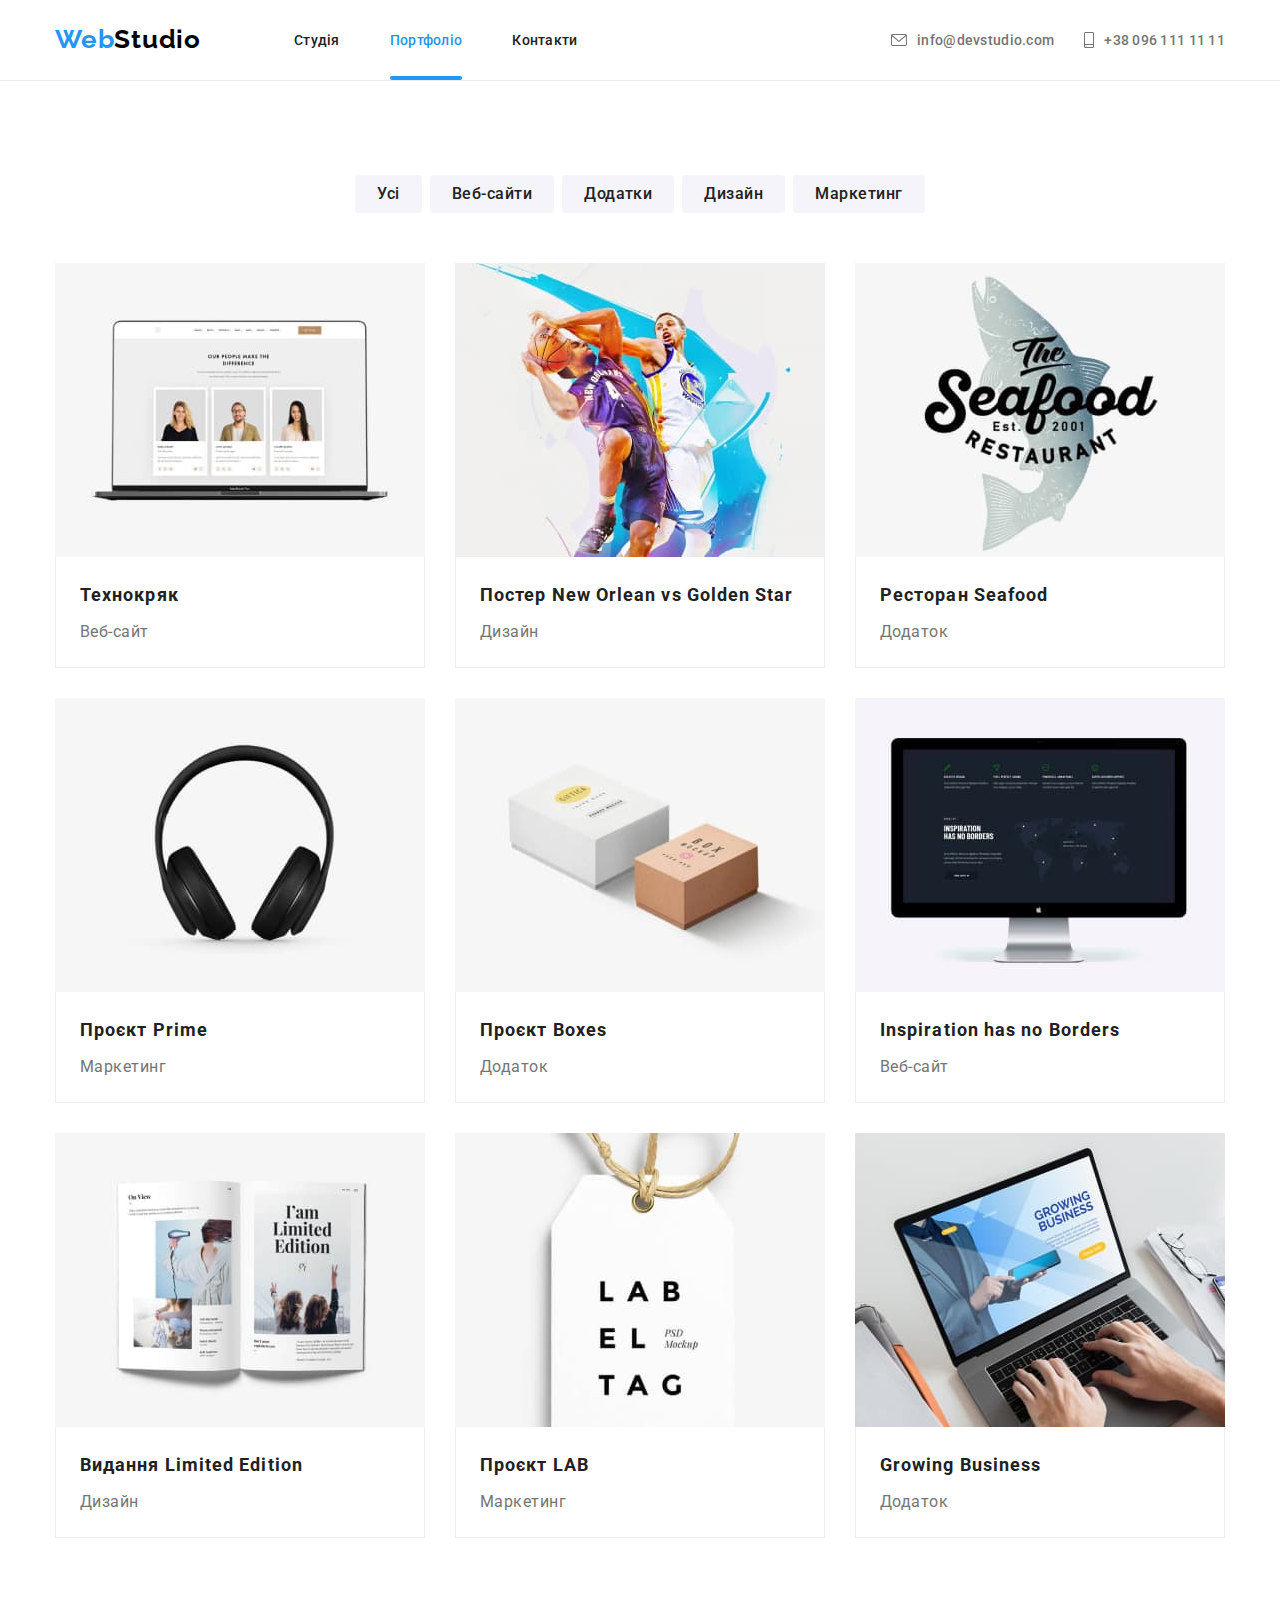
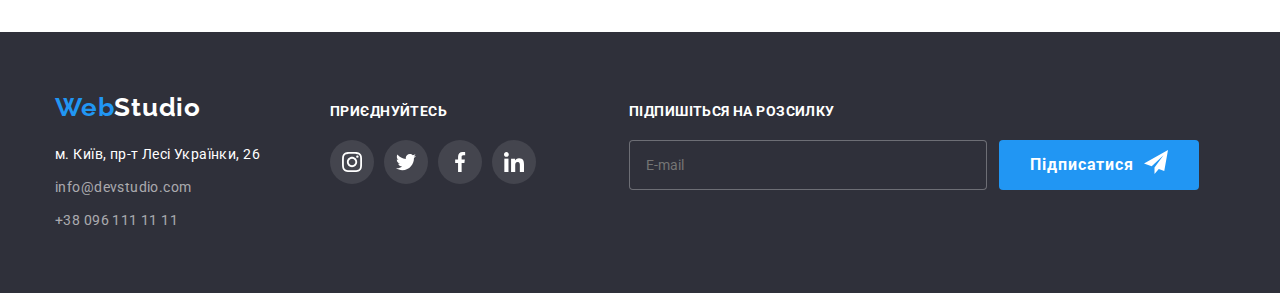
==== portfolio.html @ 2a5bc701 "added files" ====
<!DOCTYPE html>
<html lang="uk">
  <head>
    <meta charset="UTF-8" />
    <meta http-equiv="X-UA-Compatible" content="IE=edge" />
    <meta name="viewport" content="width=device-width, initial-scale=1.0" />
    <title>Portfolio</title>
    <link rel="preconnect" href="https://fonts.googleapis.com" />
    <link rel="preconnect" href="https://fonts.gstatic.com" crossorigin />
    <link
      href="https://fonts.googleapis.com/css2?family=Raleway:wght@700&family=Roboto:wght@400;500;700;900&display=swap"
      rel="stylesheet" />
    <link
      rel="stylesheet"
      href="https://cdn.jsdelivr.net/npm/modern-normalize@1.1.0/modern-normalize.min.css" />
    <!-- <link rel="stylesheet" href="./css/styles.css" /> -->
    <link rel="stylesheet" href="./css/main.min.css" />
  </head>
  <body>
    <header class="page-header">
      <div class="container page-header-container">
        <nav class="page-navigation">
          <a class="logo link page-navigation__logo" href="./index.html">
            <span class="logo__first-part-logo">Web</span
            ><span class="logo__second-part-logo">Studio </span>
          </a>
          <ul class="menu list">
            <li>
              <a class="menu__link link" href="./index.html">Студія</a>
            </li>
            <li>
              <a class="menu__link link current" href="./portfolio.html"
                >Портфоліо</a
              >
            </li>
            <li>
              <a class="menu__link link" href="#">Контакти</a>
            </li>
          </ul>
        </nav>
        <ul class="contact list">
          <li>
            <a
              class="contact-mail link"
              href="mailto:info@devstudio.com"
              target="_blank"
              rel="noopener noreferrer nofollow">
              <svg class="contact-mail__icon" width="16" height="12">
                <use href="./images/sprite.svg#icon-envelope"></use>
              </svg>

              info@devstudio.com
            </a>
          </li>
          <li>
            <a
              class="contact-tel link"
              href="tel:+380961111111"
              target="_blank"
              rel="noopener noreferrer nofollow">
              <svg class="contact-tel__icon" width="10" height="16">
                <use href="./images/sprite.svg#icon-smartphone"></use>
              </svg>

              +38 096 111 11 11
            </a>
          </li>
        </ul>
      </div>
    </header>
    <main>
      <section class="portfolio section">
        <div class="container">
          <h1 class="visually-hidden">Portfolio</h1>

          <ul class="filter-items list">
            <li>
              <button class="filter-open-btn" type="button">Усі</button>
            </li>
            <li>
              <button class="filter-open-btn" type="button">Веб-сайти</button>
            </li>
            <li>
              <button class="filter-open-btn" type="button">Додатки</button>
            </li>
            <li>
              <button class="filter-open-btn" type="button">Дизайн</button>
            </li>
            <li>
              <button class="filter-open-btn" type="button">Маркетинг</button>
            </li>
          </ul>

          <ul class="project-list list">
            <li class="project-item">
              <a class="project-item-link link" href="">
                <div class="project-card">
                  <img
                    src="./images/website.jpg"
                    alt="Веб-сайт"
                    width="370"
                    height="294" />
                  <p class="project-item-overlay">
                    Ресурс пропонує комплексні пропозиції з різним рівнем
                    функціоналу та сервісів. Все це дозволить відвідувачу
                    отримати вичерпні відомості про компанію чи приватну особу.
                  </p>
                </div>
                <div class="project-item-descr">
                  <h2 class="project-title">Технокряк</h2>
                  <p class="project-descr">Веб-сайт</p>
                </div>
              </a>
            </li>

            <li class="project-item">
              <a class="project-item-link link" href="">
                <div class="project-card">
                  <img
                    src="./images/poster.jpg"
                    alt="Постер"
                    width="370"
                    height="294" />
                  <p class="project-item-overlay">
                    Ресурс пропонує комплексні пропозиції з різним рівнем
                    функціоналу та сервісів. Все це дозволить відвідувачу
                    отримати вичерпні відомості про компанію чи приватну особу.
                  </p>
                </div>
                <div class="project-item-descr">
                  <h2 class="project-title">
                    Постер New Orlean vs Golden Star
                  </h2>
                  <p class="project-descr">Дизайн</p>
                </div>
              </a>
            </li>

            <li class="project-item">
              <a class="project-item-link link" href="">
                <div class="project-card">
                  <img
                    src="./images/rest.jpg"
                    alt="Додаток для ресторану"
                    width="370"
                    height="294" />
                  <p class="project-item-overlay">
                    Ресурс пропонує комплексні пропозиції з різним рівнем
                    функціоналу та сервісів. Все це дозволить відвідувачу
                    отримати вичерпні відомості про компанію чи приватну особу.
                  </p>
                </div>
                <div class="project-item-descr">
                  <h2 class="project-title">Ресторан Seafood</h2>
                  <p class="project-descr">Додаток</p>
                </div>
              </a>
            </li>

            <li class="project-item">
              <a class="project-item-link link" href="">
                <div class="project-card">
                  <img
                    src="./images/earphones.jpg"
                    alt="Навушники"
                    width="370"
                    height="294" />
                  <p class="project-item-overlay">
                    Ресурс пропонує комплексні пропозиції з різним рівнем
                    функціоналу та сервісів. Все це дозволить відвідувачу
                    отримати вичерпні відомості про компанію чи приватну особу.
                  </p>
                </div>
                <div class="project-item-descr">
                  <h2 class="project-title">Проєкт Prime</h2>
                  <p class="project-descr">Маркетинг</p>
                </div>
              </a>
            </li>

            <li class="project-item">
              <a class="project-item-link link" href="">
                <div class="project-card">
                  <img
                    src="./images/boxes.jpg"
                    alt="Додаток Коробки"
                    width="370"
                    height="294" />
                  <p class="project-item-overlay">
                    Ресурс пропонує комплексні пропозиції з різним рівнем
                    функціоналу та сервісів. Все це дозволить відвідувачу
                    отримати вичерпні відомості про компанію чи приватну особу.
                  </p>
                </div>
                <div class="project-item-descr">
                  <h2 class="project-title">Проєкт Boxes</h2>
                  <p class="project-descr">Додаток</p>
                </div>
              </a>
            </li>

            <li class="project-item">
              <a class="project-item-link link" href="">
                <div class="project-card">
                  <img
                    src="./images/monoblok.jpg"
                    alt="Моноблок"
                    width="370"
                    height="294" />
                  <p class="project-item-overlay">
                    Ресурс пропонує комплексні пропозиції з різним рівнем
                    функціоналу та сервісів. Все це дозволить відвідувачу
                    отримати вичерпні відомості про компанію чи приватну особу.
                  </p>
                </div>
                <div class="project-item-descr">
                  <h2 class="project-title">Inspiration has no Borders</h2>
                  <p class="project-descr">Веб-сайт</p>
                </div>
              </a>
            </li>

            <li class="project-item">
              <a class="project-item-link link" href="">
                <div class="project-card">
                  <img
                    src="./images/book.jpg"
                    alt="Книга"
                    width="370"
                    height="294" />
                  <p class="project-item-overlay">
                    Ресурс пропонує комплексні пропозиції з різним рівнем
                    функціоналу та сервісів. Все це дозволить відвідувачу
                    отримати вичерпні відомості про компанію чи приватну особу.
                  </p>
                </div>
                <div class="project-item-descr">
                  <h2 class="project-title">Видання Limited Edition</h2>
                  <p class="project-descr">Дизайн</p>
                </div>
              </a>
            </li>

            <li class="project-item">
              <a class="project-item-link link" href="">
                <div class="project-card">
                  <img
                    src="./images/lab.jpg"
                    alt="Проєкт LAB"
                    width="370"
                    height="294" />
                  <p class="project-item-overlay">
                    Ресурс пропонує комплексні пропозиції з різним рівнем
                    функціоналу та сервісів. Все це дозволить відвідувачу
                    отримати вичерпні відомості про компанію чи приватну особу.
                  </p>
                </div>
                <div class="project-item-descr">
                  <h2 class="project-title">Проєкт LAB</h2>
                  <p class="project-descr">Маркетинг</p>
                </div>
              </a>
            </li>

            <li class="project-item">
              <a class="project-item-link link" href="">
                <div class="project-card">
                  <img
                    src="./images/notebook.jpg"
                    alt="Ноутбук"
                    width="370"
                    height="294" />
                  <p class="project-item-overlay">
                    Ресурс пропонує комплексні пропозиції з різним рівнем
                    функціоналу та сервісів. Все це дозволить відвідувачу
                    отримати вичерпні відомості про компанію чи приватну особу.
                  </p>
                </div>
                <div class="project-item-descr">
                  <h2 class="project-title">Growing Business</h2>
                  <p class="project-descr">Додаток</p>
                </div>
              </a>
            </li>
          </ul>
        </div>
      </section>
    </main>
    <footer class="footer-section">
      <div class="container">
        <div class="address-container">
          <div>
            <a class="project-item-link link" href="./index.html">
              <span class="logo__first-part-logo">Web</span
              ><span class="footer-section__logo">Studio </span>
            </a>
            <address class="address-section">
              <ul class="footer-list list">
                <li class="footer-list__item">
                  <a
                    class="footer-list__address link"
                    href="https://goo.gl/maps/guukoqneZC2maSvj9"
                    target="_blank"
                    rel="noopener noreferrer nofollow"
                    >м. Київ, пр-т Лесі Українки, 26</a
                  >
                </li>
                <li class="footer-list__item">
                  <a
                    class="footer-list__email link"
                    href="mailto:info@devstudio.com"
                    target="_blank"
                    rel="noopener noreferrer nofollow"
                    >info@devstudio.com</a
                  >
                </li>
                <li class="footer-list__item">
                  <a
                    class="footer-list__tel link"
                    href="tel:+380961111111"
                    target="_blank"
                    rel="noopener noreferrer nofollow"
                    >+38 096 111 11 11</a
                  >
                </li>
              </ul>
            </address>
          </div>
          <div class="footer-social-links">
            <strong class="footer-social-links__title">приєднуйтесь</strong>
            <ul class="footer-social-list list">
              <li class="footer-social-list__item">
                <a href="" class="footer-social-list__link">
                  <svg
                    lang="en"
                    aria-label="instagram icon"
                    class="footer-social-list__icon">
                    <use href="./images/sprite.svg#icon-instagram-footer"></use>
                  </svg>
                </a>
              </li>
              <li class="footer-social-list__item">
                <a href="" class="footer-social-list__link">
                  <svg
                    lang="en"
                    aria-label="twitter icon"
                    class="footer-social-list__icon">
                    <use href="./images/sprite.svg#icon-twitter-footer"></use>
                  </svg>
                </a>
              </li>
              <li class="footer-social-list__item">
                <a href="" class="footer-social-list__link">
                  <svg
                    lang="en"
                    aria-label="facebook icon"
                    class="footer-social-list__icon">
                    <use href="./images/sprite.svg#icon-facebook-footer"></use>
                  </svg>
                </a>
              </li>
              <li class="footer-social-list__item">
                <a href="" class="footer-social-list__link">
                  <svg
                    lang="en"
                    aria-label="linkedin icon"
                    class="footer-social-list__icon">
                    <use href="./images/sprite.svg#icon-linkedin-footer"></use>
                  </svg>
                </a>
              </li>
            </ul>
          </div>
          <form class="subscribe-form">
            <div class="subscribe-section">
              <strong class="subscribe-form__title"
                >Підпишіться на розсилку</strong
              >
              <span class="subscribe-form__field">
                <label class="subscribe-form__label"></label>

                <input
                  type="email"
                  name="user-email"
                  placeholder="E-mail"
                  class="subscribe-form__input"
                  required />

                <button type="submit" class="subscribe-btn">
                  Підписатися
                  <svg
                    class="subscribe-submit-btn__icon"
                    width="24"
                    height="24">
                    <use href="./images/sprite.svg#icon-send"></use>
                  </svg>
                </button>
              </span>
            </div>
          </form>
        </div>
      </div>
    </footer>
  </body>
</html>
---- css/styles.css ----
:root {
  --accent-color: #2196f3;
  --primary-font: 'Roboto', sans-serif;
  --secondary-font: 'Raleway', sans-serif;
  --primary-text-color: #212121;
  --secondary-text-color: #757575;
  --main-color: #fff;
  --logo-color: #000;
  --background-active-btn: #188ce8;
  --footer-contacts-text: rgba(255, 255, 255, 0.6);
  --secondary-background-color: #2f303a;
  --team-section-bgc: #f5f4fa;
  --boder-color: #eeeeee;
  --card-gap: 30px;
  --hero-bcg-color: #c4c4c4;
  --social-icon-color-team: #afb1b8;
  --transition-dur-and-func: 250ms cubic-bezier(0.4, 0, 0.2, 1);
}

h1,
h2,
h3,
h4,
p {
  margin-top: 0;
  margin-bottom: 0;
}

ul,
ol {
  margin-top: 0;
  margin-bottom: 0;
  padding-left: 0;
}

address {
  font-style: normal;
}

.link {
  text-decoration: none;
}
.list {
  list-style: none;
}
img {
  display: block;
  max-width: 100%;
  height: auto;
}
button {
  cursor: pointer;
}
body {
  font-family: var(--primary-font);
  font-size: 14px;
  line-height: 1.19;
  letter-spacing: 0.03em;

  color: var(--primary-text-color);
  background-color: var(--main-color);
}

.container {
  width: 1200px;
  margin-left: auto;
  margin-right: auto;
  padding-left: 15px;
  padding-right: 15px;
}

.section {
  padding-top: 94px;
  padding-bottom: 94px;
}

.visually-hidden {
  position: absolute;
  white-space: nowrap;
  width: 1px;
  height: 1px;
  overflow: hidden;
  border: 0;
  padding: 0;
  clip: rect(0 0 0 0);
  clip-path: inset(50%);
  margin: -1px;
}

/* Logo */

.start-logo,
.end-logo,
.footer-logo {
  font-family: var(--secondary-font);
  font-weight: 700;
  font-size: 26px;
  letter-spacing: 0.03em;
  color: var(--accent-color);
}
.end-logo {
  color: var(--logo-color);
}

.footer-logo {
  color: var(--main-color);
}

.logo {
  padding-top: 24px;
  padding-bottom: 25px;
  margin-right: 93px;
}

/* Menu */

.page-navigation {
  display: flex;
  align-items: center;
}

.menu {
  display: flex;
  column-gap: 50px;
}

.menu .link.current {
  color: var(--accent-color);
}

.menu-link {
  font-weight: 500;
  line-height: 1.14;
  letter-spacing: 0.02em;
  color: var(--primary-text-color);
  padding-top: 32px;
  padding-bottom: 32px;
  transition: color var(--transition-dur-and-func);
  position: relative;
}
.menu-link:hover,
.menu-link:focus {
  color: var(--accent-color);
}

.current::after {
  content: '';
  position: absolute;
  bottom: 0;
  left: 0;
  width: 100%;
  height: 4px;
  border-radius: 2px;
  background-color: var(--accent-color);
}
/* Header contacts */

.page-header {
  border-bottom: 1px solid #ececec;
}

.page-header-container {
  display: flex;
  align-items: center;
}

.contact-mail,
.contact-phone-number {
  display: flex;
  align-items: center;
  font-weight: 500;
  line-height: 1.14;
  letter-spacing: 0.02em;
  color: var(--secondary-text-color);
  padding-top: 32px;
  padding-bottom: 32px;
  fill: currentColor;
  transition: color var(--transition-dur-and-func);
}
.contact-mail:hover,
.contact-mail:focus {
  color: var(--accent-color);
}

.contact-phone-number:hover,
.contact-phone-number:focus {
  color: var(--accent-color);
}

.contact {
  display: flex;
  margin-left: auto;
  column-gap: 30px;
}

.contact-mail-icon {
  margin-right: 10px;
  fill: var(--secondary-text-color);
  transition: fill var(--transition-dur-and-func);
}

.contact-mail:hover .contact-mail-icon,
.contact-mail:focus .contact-mail-icon {
  fill: var(--accent-color);
}
.contact-phone-icon {
  margin-right: 10px;
  fill: var(--secondary-text-color);
  transition: fill var(--transition-dur-and-func);
}

.contact-phone-number:hover .contact-phone-icon,
.contact-phone-number:focus .contact-phone-icon {
  fill: var(--accent-color);
}

/* Hero */

.hero-section {
  padding-bottom: 200px;
  padding-top: 200px;
  text-align: center;
  background-color: var(--secondary-background-color);
}

.hero-overlay {
  max-width: 1600px;
  min-height: 600px;
  margin-left: auto;
  margin-right: auto;
  background-color: var(--hero-bcg-color);
  background-image: linear-gradient(rgba(47, 48, 58, 0.4), rgba(47, 48, 58, 0.4)),
    url(../images/heroimg.jpg);
  background-size: cover;
  background-position: center;
}
.hero-title {
  font-weight: 900;
  font-size: 44px;
  line-height: 1.36;
  text-align: center;
  letter-spacing: 0.06em;
  text-transform: uppercase;
  color: var(--main-color);
  width: 696px;
  margin-left: auto;
  margin-right: auto;
  margin-bottom: 30px;
}

/* Button */

.modal-open-btn {
  font-weight: 700;
  font-size: 16px;
  line-height: 1.88;
  letter-spacing: 0.06em;
  color: var(--main-color);
  background: var(--accent-color);
  border: none;
  border-radius: 4px;
  padding: 10px 32px;
  transition: background-color var(--transition-dur-and-func),
    box-shadow var(--transition-dur-and-func);
}
.modal-open-btn:hover,
.modal-open-btn:focus {
  background-color: var(--background-active-btn);
  box-shadow: 0px 4px 4px rgba(0, 0, 0, 0.15);
}

/* Features */

.advantages-section {
  padding-top: 94px;
}
.features {
  display: flex;
  gap: 30px;
}

.feature-item {
  flex-basis: calc((100%-90px) / 4);
}
.feature-title {
  font-weight: 700;
  font-size: 14px;
  line-height: 1.14;
  text-transform: uppercase;
  margin-bottom: 10px;
}

.feature-descr {
  line-height: 1.71;
  color: var(--secondary-text-color);
}

.feature-card {
  display: flex;
  justify-content: center;
  align-items: center;
  height: 120px;
  background-color: var(--team-section-bgc);
  margin-bottom: 30px;
  border-radius: 4px;
  transition: box-shadow var(--transition-dur-and-func);
}

.feature-card:hover,
.feature-card:focus {
  box-shadow: 0px 4px 4px rgba(0, 0, 0, 0.25);
}

/* About */

.about-section {
  padding-top: 94px;
}

.boxes {
  display: flex;
  gap: 30px;
}

.box-item {
  flex-basis: calc((100%-60px) / 3);
  position: relative;
  overflow: hidden;
  z-index: 100;
}

.about-item-overlay {
  display: flex;
  align-items: center;
  justify-content: center;
  position: absolute;
  font-family: var(--primary-font);
  font-weight: 700;
  line-height: 1.14;
  color: var(--main-color);
  text-transform: uppercase;
  background-color: rgba(47, 48, 58, 0.8);
  box-shadow: 0px 4px 4px rgba(0, 0, 0, 0.25);
  width: 370px;
  height: 70px;
  bottom: 0;
  right: 0;
}
/* Team */

.team {
  display: flex;
  gap: 30px;
}

.team-section {
  background-color: var(--team-section-bgc);
}

.section-title {
  font-weight: 700;
  font-size: 36px;
  line-height: 1.17;
  letter-spacing: 0.03em;
  margin-bottom: 50px;
  text-align: center;
}

.team-card-title {
  font-weight: 500;
  font-size: 16px;
  letter-spacing: 0.03em;
  margin-bottom: 10px;
  text-align: center;
}
.team-card-descr {
  font-size: 16px;
  letter-spacing: 0.03em;
  color: var(--secondary-text-color);
  text-align: center;
  margin-bottom: 16px;
}

.team-item {
  flex-basis: calc((100%-90px / 4));
  border: 1px solid var(--boder-color);

  box-shadow: 0px 1px 3px rgba(0, 0, 0, 0.12), 0px 1px 1px rgba(0, 0, 0, 0.14),
    0px 2px 1px rgba(0, 0, 0, 0.2);
  border-radius: 0px 0px 4px 4px;

  background-color: var(--main-color);
}

.team-card-text {
  padding-top: 30px;
  padding-bottom: 30px;
}

.team-card {
  background-color: var(--main-color);
}

.social-list-icon {
  width: 20px;
  height: 20px;
  fill: var(--social-icon-color-team);
  transition: fill var(--transition-dur-and-func);
}

.social-list {
  display: flex;
  justify-content: center;
  column-gap: 10px;
}

.social-list-link {
  display: flex;
  align-items: center;
  justify-content: center;
  width: 44px;
  height: 44px;
  border-radius: 50%;
  background-color: var(--main-color);
  transition: background-color var(--transition-dur-and-func);
}

.social-list-link:hover,
.social-list-link:focus {
  background-color: var(--accent-color);
}
.social-list-link:hover .social-list-icon,
.social-list-link:focus .social-list-icon {
  fill: var(--main-color);
}

/* Clients */

.clients-list {
  display: flex;
  justify-content: center;
  align-items: center;
  column-gap: 30px;
}

.clients-items {
  display: flex;
  justify-content: center;
  align-items: center;
  width: 170px;
  height: 92px;
  border-radius: 4px;
  border: 1px solid var(--social-icon-color-team);
  transition: border var(--transition-dur-and-func), fill var(--transition-dur-and-func);
}

.clients-items:hover,
.clients-items:focus {
  border: 1px solid var(--accent-color);
  fill: var(--accent-color);
}

.clients-list-link {
  fill: var(--social-icon-color-team);
  transition: fill var(--transition-dur-and-func);
}
.clients-list-link:hover,
.clients-list-link:focus {
  fill: var(--accent-color);
}

.clients-list-icon {
  transition: fill var(--transition-dur-and-func);
}

.clients-list-link:hover .clients-list-icon,
.clients-list-link:focus .clients-list-icon {
  fill: var(--accent-color);
}

/* Footer */

.footer-address,
.footer-contacts {
  line-height: 1.71;
  color: var(--main-color);
  transition: color var(--transition-dur-and-func);
}
.footer-contacts {
  color: var(--footer-contacts-text);
}
.footer-contacts:hover,
.footer-contacts:focus {
  color: var(--accent-color);
}

.footer-address:hover,
.footer-address:focus {
  color: var(--accent-color);
}
.footer-section {
  background-color: var(--secondary-background-color);
  padding-top: 60px;
  padding-bottom: 60px;
}

.address-section {
  margin-top: 20px;
}

.address-container {
  display: flex;
  align-items: baseline;
}

.footer-item:not(:last-child) {
  margin-bottom: 9px;
}

.footer-social-links-title {
  font-weight: 700;
  font-size: 14px;
  line-height: 1.14;
  text-transform: uppercase;
  color: var(--main-color);
  margin-bottom: 20px;
}

.footer-social-list-icon {
  width: 20px;
  height: 20px;
  fill: var(--main-color);
  transition: fill var(--transition-dur-and-func);
}

.footer-social-list {
  display: flex;
  justify-content: center;
  column-gap: 10px;
  margin-top: 20px;
}

.footer-social-list-link {
  display: flex;
  align-items: center;
  justify-content: center;
  width: 44px;
  height: 44px;
  border-radius: 50%;
  background-color: rgba(255, 255, 255, 0.1);
  transition: background-color var(--transition-dur-and-func);
}

.footer-social-list-link:hover,
.footer-social-list-link:focus {
  background-color: var(--accent-color);
}
.footer-social-list-link:hover .footer-social-list-icon,
.footer-social-list-link:focus .footer-social-list-icon {
  fill: var(--main-color);
}

.footer-social-links {
  margin-left: 70px;
}
/* Portfolio page */

.filter-open-btn {
  font-weight: 500;
  font-size: 16px;
  line-height: 1.63;
  letter-spacing: 0.03em;
  color: var(--primary-text-color);
  background-color: var(--team-section-bgc);
  display: flex;
  border-radius: 4px;
  border: none;
  padding: 6px 22px;
  transition: color var(--transition-dur-and-func), background-color var(--transition-dur-and-func),
    box-shadow var(--transition-dur-and-func);
}
.filter-open-btn:hover,
.filter-open-btn:focus {
  color: var(--main-color);
  background-color: var(--accent-color);
  box-shadow: 0px 3px 1px rgba(0, 0, 0, 0.1), 0px 1px 2px rgba(0, 0, 0, 0.08),
    0px 2px 2px rgba(0, 0, 0, 0.12);
}

.project-title {
  font-weight: 700;
  font-size: 18px;
  line-height: 2;
  letter-spacing: 0.06em;
  color: var(--primary-text-color);
  margin-bottom: 4px;
  margin-right: auto;
}
.project-descr {
  line-height: 1.88;
  margin-right: auto;
}

.filter-items {
  display: flex;
  justify-content: center;
  gap: 8px;
  margin-bottom: 50px;
}

.project-list {
  display: flex;
  flex-wrap: wrap;
  gap: 30px;
}

.project-item {
  flex-basis: calc(100% -60px / 3);
}

.project-descr {
  font-size: 16px;
  letter-spacing: 0.03em;
  color: var(--secondary-text-color);
}

.project-item-descr {
  padding: 20px 24px;
  border: 1px solid var(--boder-color);
  border-top: none;
}

.project-item-link {
  display: block;
  transition: box-shadow var(--transition-dur-and-func);
}

.project-item-link:hover,
.project-item-link:focus {
  box-shadow: 0px 1px 1px rgba(0, 0, 0, 0.12), 0px 4px 4px rgba(0, 0, 0, 0.06),
    1px 4px 6px rgba(0, 0, 0, 0.16);
}

.project-item-overlay {
  position: absolute;
  top: 0;
  left: 0;
  font-family: var(--primary-font);
  font-size: 18px;
  line-height: 1.56;
  letter-spacing: 0.03em;
  color: var(--main-color);
  padding: 63px 24px;
  width: 100%;
  height: 100%;
  transform: translateY(100%);
  transition: transform var(--transition-dur-and-func);
}

.project-card {
  position: relative;
  overflow: hidden;
}

.project-item-link:hover .project-item-overlay,
.project-item-link:focus .project-item-overlay {
  background: rgba(33, 150, 243, 0.9);
  transform: translateY(0%);
}

.backdrop {
  position: fixed;
  top: 0;
  left: 0;
  width: 100%;
  height: 100%;
  background-color: rgba(0, 0, 0, 0.2);
  z-index: 100;
  transition: opacity 500ms ease, visibility 500ms ease;
}

.backdrop.is-hidden {
  visibility: hidden;
  opacity: 0;
  pointer-events: none;
}

/* Modal Form */

.modal {
  position: absolute;
  top: 50%;
  left: 50%;
  transform: translate(-50%, -50%);
  width: 528px;
  height: 581px;
  background-color: var(--main-color);
  padding: 40px;
}

.close-modal-btn {
  position: absolute;
  top: 8px;
  right: 8px;
  display: flex;
  align-items: center;
  justify-content: center;
  width: 30px;
  height: 30px;
  border-radius: 50%;
  background-color: transparent;
  border: 1px solid rgba(0, 0, 0, 0.1);
  padding: 0;
}

.modal-form-title {
  font-size: 20px;
  font-weight: 700;
  line-height: 1.15;
  letter-spacing: 0.03em;
  text-align: center;
  margin-bottom: 12px;
}

.modal-form {
  display: flex;
  flex-direction: column;
}

.modal-form-field {
  margin-bottom: 10px;
}

.modal-form-field-desc {
  display: block;
  font-size: 12px;
  line-height: 1.17;
  letter-spacing: 0.01em;
  color: var(--secondary-text-color);
  margin-bottom: 4px;
}

.modal-form-input-wrapper {
  position: relative;
  display: block;
}

.modal-form-input {
  width: 100%;
  height: 40px;
  border-radius: 4px;
  border: 1px solid rgba(33, 33, 33, 0.2);
  padding-left: 42px;
  transition: border-color var(--transition-dur-and-func);
}

.modal-form-input:focus {
  outline: none;
  border-color: var(--accent-color);
}

.modal-form-input-icon {
  position: absolute;
  top: 50%;
  left: 12px;
  transform: translateY(-50%);
  display: block;
  background-color: var(--main-color);
  transition: fill var(--transition-dur-and-func);
}

.modal-form-input:focus + .modal-form-input-icon {
  fill: var(--accent-color);
}

.modal-form-message {
  width: 100%;
  height: 120px;
  border-radius: 4px;
  border: 1px solid rgba(33, 33, 33, 0.2);
  padding: 12px;
  resize: none;
  transition: border-color var(--transition-dur-and-func);
}

.modal-form-message::placeholder {
  font-size: 12px;
  line-height: 1.17;
  letter-spacing: 0.01em;
  color: rgba(117, 117, 117, 0.5);
}

.modal-form-message:focus {
  outline: none;
  border-color: var(--accent-color);
}

.modal-form-field-textarea {
  margin-bottom: 20px;
}

.modal-form-check-field {
  display: flex;
  align-items: center;
  justify-content: center;
  margin-bottom: 30px;
}

.modal-form-check {
  position: absolute;
  appearance: none;
}

.modal-form-own-checkbox {
  border: 1px solid var(--logo-color);
  border-radius: 2px;
  cursor: pointer;
  margin-right: 10px;
}

.modal-form-own-checkbox-icon {
  display: none;
}

.modal-form-check:checked + .modal-form-own-checkbox {
  background-color: var(--accent-color);
}

.modal-form-check:checked + .modal-form-own-checkbox .modal-form-own-checkbox-icon {
  display: block;
}

.modal-form-check:focus + .modal-form-own-checkbox {
  box-shadow: 0px 4px 4px rgba(0, 0, 0, 0.25);
}

.modal-form-submit-btn {
  width: 200px;
  height: 50px;
  align-self: center;
  font-weight: 700;
  font-size: 16px;
  line-height: 1.88;
  letter-spacing: 0.06em;
  color: var(--main-color);
  background: var(--accent-color);
  border: none;
  border-radius: 4px;
  padding: 10px 52px;
  transition: background-color var(--transition-dur-and-func),
    box-shadow var(--transition-dur-and-func);
}
.modal-form-submit-btn:hover,
.modal-form-submit-btn:focus {
  background-color: var(--background-active-btn);
  box-shadow: 0px 4px 4px rgba(0, 0, 0, 0.15);
}
.modal-form-field-policy {
  line-height: 1.71;
  color: var(--secondary-text-color);
}
.modal-form-policy-link {
  color: var(--accent-color);
}

.footer-subscribe-title {
  line-height: 1.14;
  letter-spacing: 0.03em;
  text-transform: uppercase;
  color: var(--main-color);
}

.footer-subscribe-section {
  display: block;
  margin-left: 93px;
  width: 570px;
  height: 86px;
}

.footer-form-field {
  display: flex;
  margin-top: 20px;
}

.footer-form-input {
  width: 100%;
  height: 50px;
  border-radius: 4px;
  border: 1px solid rgba(255, 255, 255, 0.3);
  padding-top: 15px;
  padding-bottom: 15px;
  padding-left: 16px;
  background-color: var(--secondary-background-color);
  color: var(--main-color);
  /* position: relative; */
}

.footer-form-input:focus {
  outline: none;
}

.footer-form-submit-btn {
  display: flex;
  column-gap: 10px;
  justify-content: center;
  min-width: 200px;
  height: 50px;
  font-weight: 700;
  font-size: 16px;
  line-height: 1.88;
  letter-spacing: 0.06em;
  color: var(--main-color);
  background: var(--accent-color);
  border: none;
  border-radius: 4px;
  margin-left: 12px;
  padding: 10px 28px;
  transition: background-color var(--transition-dur-and-func),
    box-shadow var(--transition-dur-and-func);
}

.footer-form-submit-btn:hover,
.footer-form-submit-btn:focus {
  background-color: var(--background-active-btn);
  box-shadow: 0px 4px 4px rgba(0, 0, 0, 0.15);
}
---- css/main.min.css ----
:root{--accent-color: #2196f3;--primary-font: "Roboto", sans-serif;--secondary-font: "Raleway", sans-serif;--primary-text-color: #212121;--secondary-text-color: #757575;--main-color: #fff;--logo-color: #000;--background-active-btn: #188ce8;--footer-contacts-text: rgba(255, 255, 255, 0.6);--secondary-background-color: #2f303a;--team-section-bgc: #f5f4fa;--boder-color: #eeeeee;--card-gap: 30px;--hero-bcg-color: #c4c4c4;--social-icon-color-team: #afb1b8;--transition-dur-and-func: 250ms cubic-bezier(0.4, 0, 0.2, 1)}.footer-social-list__link,.clients-list__item,.clients-list,.social-list__link,.box__overlay,.feature__card,.close-modal-btn{display:flex;align-items:center;justify-content:center}.visually-hidden{position:absolute;white-space:nowrap;width:1px;height:1px;overflow:hidden;border:0;padding:0;clip:rect(0 0 0 0);clip-path:inset(50%);margin:-1px}h1,h2,h3,h4,p{margin-top:0;margin-bottom:0}ul,ol{margin-top:0;margin-bottom:0;padding-left:0}address{font-style:normal}.link{text-decoration:none}.list{list-style:none}img{display:block;max-width:100%;height:auto}button{cursor:pointer}body{font-family:var(--primary-font);font-size:14px;line-height:1.19;letter-spacing:.03em;color:var(--primary-text-color);background-color:var(--main-color)}.section{padding-top:94px;padding-bottom:94px}.container{width:1200px;margin-left:auto;margin-right:auto;padding-left:15px;padding-right:15px}.modal-open-btn{font-weight:700;font-size:16px;line-height:1.88;letter-spacing:.06em;color:var(--main-color);background:var(--accent-color);border:none;border-radius:4px;padding:10px 32px;transition:background-color var(--transition-dur-and-func),box-shadow var(--transition-dur-and-func)}.modal-open-btn:hover,.modal-open-btn:focus{background-color:var(--background-active-btn);box-shadow:0px 4px 4px rgba(0,0,0,.15)}.logo__first-part-logo,.logo__second-part-logo,.footer-section__logo{font-family:var(--secondary-font);font-size:26px;font-weight:700;line-height:1.1923076923;letter-spacing:.03em;color:var(--accent-color)}.logo__second-part-logo{color:var(--logo-color)}.footer-section__logo{color:var(--main-color)}.page-navigation__logo{padding-top:24px;padding-bottom:25px;margin-right:93px}.page-navigation{display:flex;align-items:center}.menu{display:flex;column-gap:50px}.menu .link.current{color:var(--accent-color)}.menu__link{font-weight:500;line-height:1.14;letter-spacing:.02em;color:var(--primary-text-color);padding-top:32px;padding-bottom:32px;transition:color var(--transition-dur-and-func);position:relative}.menu__link:hover,.menu__link:focus{color:var(--accent-color)}.current::after{content:"";position:absolute;bottom:0;left:0;width:100%;height:4px;border-radius:2px;background-color:var(--accent-color)}.page-header{border-bottom:1px solid #ececec}.page-header-container{display:flex;align-items:center}.contact-mail,.contact-tel{display:flex;align-items:center;font-size:14px;font-weight:500;line-height:1.1428571429;letter-spacing:.02em;color:var(--secondary-text-color);padding-top:32px;padding-bottom:32px;fill:currentColor;transition:color var(--transition-dur-and-func)}.contact-mail:hover,.contact-mail:focus,.contact-tel:hover,.contact-tel:focus{color:var(--accent-color)}.contact{display:flex;margin-left:auto;column-gap:30px}.contact-mail__icon{margin-right:10px;fill:var(--secondary-text-color);transition:fill var(--transition-dur-and-func)}.contact-mail:hover .contact-mail__icon,.contact-mail:focus .contact-mail__icon{fill:var(--accent-color)}.contact-tel__icon{margin-right:10px;fill:var(--secondary-text-color);transition:fill var(--transition-dur-and-func)}.contact-tel:hover .contact-tel__icon,.contact-tel:focus .contact-tel__icon{fill:var(--accent-color)}.backdrop{position:fixed;top:0;left:0;width:100%;height:100%;background-color:rgba(0,0,0,.2);z-index:100;transition:opacity 500ms ease,visibility 500ms ease}.backdrop.is-hidden{visibility:hidden;opacity:0;pointer-events:none}.modal{position:absolute;top:50%;left:50%;transform:translate(-50%, -50%);width:528px;height:581px;background-color:var(--main-color);padding:40px}.close-modal-btn{position:absolute;top:8px;right:8px;width:30px;height:30px;border-radius:50%;background-color:rgba(0,0,0,0);border:1px solid rgba(0,0,0,.1);padding:0}.close-modal-btn:hover .close-modal-btn__icon,.close-modal-btn:focus .close-modal-btn__icon{fill:var(--accent-color)}.modal-form-title{font-size:20px;font-weight:700;line-height:1.15;letter-spacing:.03em;text-align:center;margin-bottom:12px}.modal-form{display:flex;flex-direction:column}.modal-form__label{margin-bottom:10px}.modal-form__text{display:block;font-size:12px;line-height:1.17;letter-spacing:.01em;color:var(--secondary-text-color);margin-bottom:4px}.modal-form__wrapper{position:relative;display:block}.modal-form__input{width:100%;height:40px;border-radius:4px;border:1px solid rgba(33,33,33,.2);padding-left:42px;transition:border-color var(--transition-dur-and-func)}.modal-form__input:focus{outline:none;border-color:var(--accent-color)}.modal-form__input:focus+.modal-form__icon{fill:var(--accent-color)}.modal-form__icon{position:absolute;top:50%;left:12px;transform:translateY(-50%);display:block;background-color:var(--main-color);transition:fill var(--transition-dur-and-func)}.modal-form__message{width:100%;height:120px;border-radius:4px;border:1px solid rgba(33,33,33,.2);padding:12px;resize:none;transition:border-color var(--transition-dur-and-func)}.modal-form__message::placeholder{font-size:12px;line-height:1.17;letter-spacing:.01em;color:rgba(117,117,117,.5)}.modal-form__message:focus{outline:none;border-color:var(--accent-color)}.modal-form__textarea{margin-bottom:20px}.modal-form__check-field{display:flex;align-items:center;justify-content:center;margin-bottom:30px}.modal-form__check{position:absolute;appearance:none}.modal-form__check:checked+.modal-form__own-checkbox{background-color:var(--accent-color)}.modal-form__check:checked+.modal-form__own-checkbox:focus+.modal-form__own-checkbox{box-shadow:0px 4px 4px rgba(0,0,0,.25)}.modal-form__check:checked+.modal-form__own-checkbox .modal-form__own-checkbox-icon{display:block}.modal-form__own-checkbox{border:1px solid var(--logo-color);border-radius:2px;cursor:pointer;margin-right:10px}.modal-form__own-checkbox-icon{display:none}.modal-form-submit-btn{width:200px;height:50px;align-self:center;font-weight:700;font-size:16px;line-height:1.88;letter-spacing:.06em;color:var(--main-color);background:var(--accent-color);border:none;border-radius:4px;padding:10px 52px;transition:background-color var(--transition-dur-and-func),box-shadow var(--transition-dur-and-func)}.modal-form-submit-btn:hover,.modal-form-submit-btn:focus{background-color:var(--background-active-btn);box-shadow:0px 4px 4px rgba(0,0,0,.15)}.modal-form__policy{line-height:1.71;color:var(--secondary-text-color)}.modal-form__policy-link{color:var(--accent-color)}.hero-section{padding-bottom:200px;padding-top:200px;text-align:center;background-color:var(--secondary-background-color)}.hero-overlay{max-width:1600px;min-height:600px;margin-left:auto;margin-right:auto;background-color:var(--hero-bcg-color);background-image:linear-gradient(rgba(47, 48, 58, 0.4), rgba(47, 48, 58, 0.4)),url(../images/heroimg.jpg);background-size:cover;background-position:center}.hero-section__title{font-weight:900;font-size:44px;line-height:1.36;text-align:center;letter-spacing:.06em;text-transform:uppercase;color:var(--main-color);width:696px;margin-left:auto;margin-right:auto;margin-bottom:30px}.advantages-section{padding-top:94px}.feature{display:flex;gap:30px}.feature__item{flex-basis:calc((100% - 90px)/4)}.feature__title{font-weight:700;font-size:14px;line-height:1.14;text-transform:uppercase;margin-bottom:10px}.feature__descr{line-height:1.71;color:var(--secondary-text-color)}.feature__card{height:120px;background-color:var(--team-section-bgc);margin-bottom:30px;border-radius:4px;transition:box-shadow var(--transition-dur-and-func)}.feature__card:hover,.feature__card:focus{box-shadow:0px 4px 4px rgba(0,0,0,.25)}.about-section{padding-top:94px}.box{display:flex;gap:30px}.box__item{flex-basis:calc((100% - 60px)/3);position:relative;overflow:hidden;z-index:100}.box__overlay{position:absolute;font-family:var(--primary-font);font-weight:700;line-height:1.14;color:var(--main-color);text-transform:uppercase;background-color:rgba(47,48,58,.8);box-shadow:0px 4px 4px rgba(0,0,0,.25);width:370px;height:70px;bottom:0;right:0}.team-list{display:flex;gap:30px}.team-section{background-color:var(--team-section-bgc)}.section-title{font-weight:700;font-size:36px;line-height:1.17;letter-spacing:.03em;margin-bottom:50px;text-align:center}.team-member__name{font-weight:500;font-size:16px;letter-spacing:.03em;margin-bottom:10px;text-align:center}.team-member__position{font-size:16px;letter-spacing:.03em;color:var(--secondary-text-color);text-align:center;margin-bottom:16px}.team-list__item{flex-basis:calc(100% - 22.5px);border:1px solid var(--boder-color);box-shadow:0px 1px 3px rgba(0,0,0,.12),0px 1px 1px rgba(0,0,0,.14),0px 2px 1px rgba(0,0,0,.2);border-radius:0px 0px 4px 4px;background-color:var(--main-color)}.team-member__meta{padding-top:30px;padding-bottom:30px}.team-member{background-color:var(--main-color)}.social-list__icon{width:20px;height:20px;fill:var(--social-icon-color-team);transition:fill var(--transition-dur-and-func)}.social-list__link:hover .social-list__icon,.social-list__link:focus .social-list__icon{fill:var(--main-color)}.social-list{display:flex;justify-content:center;column-gap:10px}.social-list__link{width:44px;height:44px;border-radius:50%;background-color:var(--main-color);transition:background-color var(--transition-dur-and-func)}.social-list__link:hover,.social-list__link:focus{background-color:var(--accent-color)}.clients-list{column-gap:30px}.clients-list__item{width:170px;height:92px;border-radius:4px;border:1px solid var(--social-icon-color-team);transition:border var(--transition-dur-and-func),fill var(--transition-dur-and-func)}.clients-list__item:hover,.clients-list__item:focus{border:1px solid var(--accent-color);fill:var(--accent-color)}.clients-list__link{fill:var(--social-icon-color-team);transition:fill var(--transition-dur-and-func)}.clients-list__link:hover,.clients-list__link:focus{fill:var(--accent-color)}.clients-list__icon{transition:fill var(--transition-dur-and-func)}.clients-list__link:hover .clients-list__icon,.clients-list__link:focus .clients-list__icon{fill:var(--accent-color)}.footer-list__address,.footer-list__email,.footer-list__tel{line-height:1.71;color:var(--main-color);transition:color var(--transition-dur-and-func)}.footer-list__address:hover,.footer-list__address:focus,.footer-list__email:hover,.footer-list__email:focus,.footer-list__tel:hover,.footer-list__tel:focus{color:var(--accent-color)}.footer-list__email,.footer-list__tel{color:var(--footer-contacts-text)}.footer-section{background-color:var(--secondary-background-color);padding-top:60px;padding-bottom:60px}.address-section{margin-top:20px}.address-container{display:flex;align-items:baseline}.footer-list__item:not(:last-child){margin-bottom:9px}.footer-social-links__title{font-weight:700;font-size:14px;line-height:1.14;text-transform:uppercase;color:var(--main-color);margin-bottom:20px}.footer-social-list__icon{width:20px;height:20px;fill:var(--main-color);transition:fill var(--transition-dur-and-func)}.footer-social-list__link:hover .footer-social-list__icon,.footer-social-list__link:focus .footer-social-list__icon{fill:var(--main-color)}.footer-social-list{display:flex;justify-content:center;column-gap:10px;margin-top:20px}.footer-social-list__link{width:44px;height:44px;border-radius:50%;background-color:rgba(255,255,255,.1);transition:background-color var(--transition-dur-and-func)}.footer-social-list__link:hover,.footer-social-list__link:focus{background-color:var(--accent-color)}.footer-social-links{margin-left:70px}.subscribe-form__title{line-height:1.14;letter-spacing:.03em;text-transform:uppercase;color:var(--main-color)}.subscribe-section{display:block;margin-left:93px;width:570px;height:86px}.subscribe-form__field{display:flex;margin-top:20px}.subscribe-form__input{width:100%;height:50px;border-radius:4px;border:1px solid rgba(255,255,255,.3);padding-top:15px;padding-bottom:15px;padding-left:16px;background-color:var(--secondary-background-color);color:var(--main-color)}.subscribe-form__input:focus{outline:none}.subscribe-btn{display:flex;column-gap:10px;justify-content:center;min-width:200px;height:50px;font-weight:700;font-size:16px;line-height:1.88;letter-spacing:.06em;color:var(--main-color);background:var(--accent-color);border:none;border-radius:4px;margin-left:12px;padding:10px 28px;transition:background-color var(--transition-dur-and-func),box-shadow var(--transition-dur-and-func)}.subscribe-btn:hover,.subscribe-btn:focus{background-color:var(--background-active-btn);box-shadow:0px 4px 4px rgba(0,0,0,.15)}.filter-open-btn{font-weight:500;font-size:16px;line-height:1.63;letter-spacing:.03em;color:var(--primary-text-color);background-color:var(--team-section-bgc);display:flex;border-radius:4px;border:none;padding:6px 22px;transition:color var(--transition-dur-and-func),background-color var(--transition-dur-and-func),box-shadow var(--transition-dur-and-func)}.filter-open-btn:hover,.filter-open-btn:focus{color:var(--main-color);background-color:var(--accent-color);box-shadow:0px 3px 1px rgba(0,0,0,.1),0px 1px 2px rgba(0,0,0,.08),0px 2px 2px rgba(0,0,0,.12)}.project-title{font-weight:700;font-size:18px;line-height:2;letter-spacing:.06em;color:var(--primary-text-color);margin-bottom:4px;margin-right:auto}.project-descr{line-height:1.88;margin-right:auto}.filter-items{display:flex;justify-content:center;gap:8px;margin-bottom:50px}.project-list{display:flex;flex-wrap:wrap;gap:30px}.project-descr{font-size:16px;letter-spacing:.03em;color:var(--secondary-text-color)}.project-item-descr{padding:20px 24px;border:1px solid var(--boder-color);border-top:none}.project-item-link{display:block;transition:box-shadow var(--transition-dur-and-func)}.project-item-link:hover,.project-item-link:focus{box-shadow:0px 1px 1px rgba(0,0,0,.12),0px 4px 4px rgba(0,0,0,.06),1px 4px 6px rgba(0,0,0,.16)}.project-item-overlay{position:absolute;top:0;left:0;font-family:var(--primary-font);font-size:18px;line-height:1.56;letter-spacing:.03em;color:var(--main-color);padding:63px 24px;width:100%;height:100%;transform:translateY(100%);transition:transform var(--transition-dur-and-func)}.project-card{position:relative;overflow:hidden}.project-item-link:hover .project-item-overlay,.project-item-link:focus .project-item-overlay{background:rgba(33,150,243,.9);transform:translateY(0%)}.backdrop{position:fixed;top:0;left:0;width:100%;height:100%;background-color:rgba(0,0,0,.2);z-index:100;transition:opacity 500ms ease,visibility 500ms ease}.backdrop.is-hidden{visibility:hidden;opacity:0;pointer-events:none}/*# sourceMappingURL=main.min.css.map */
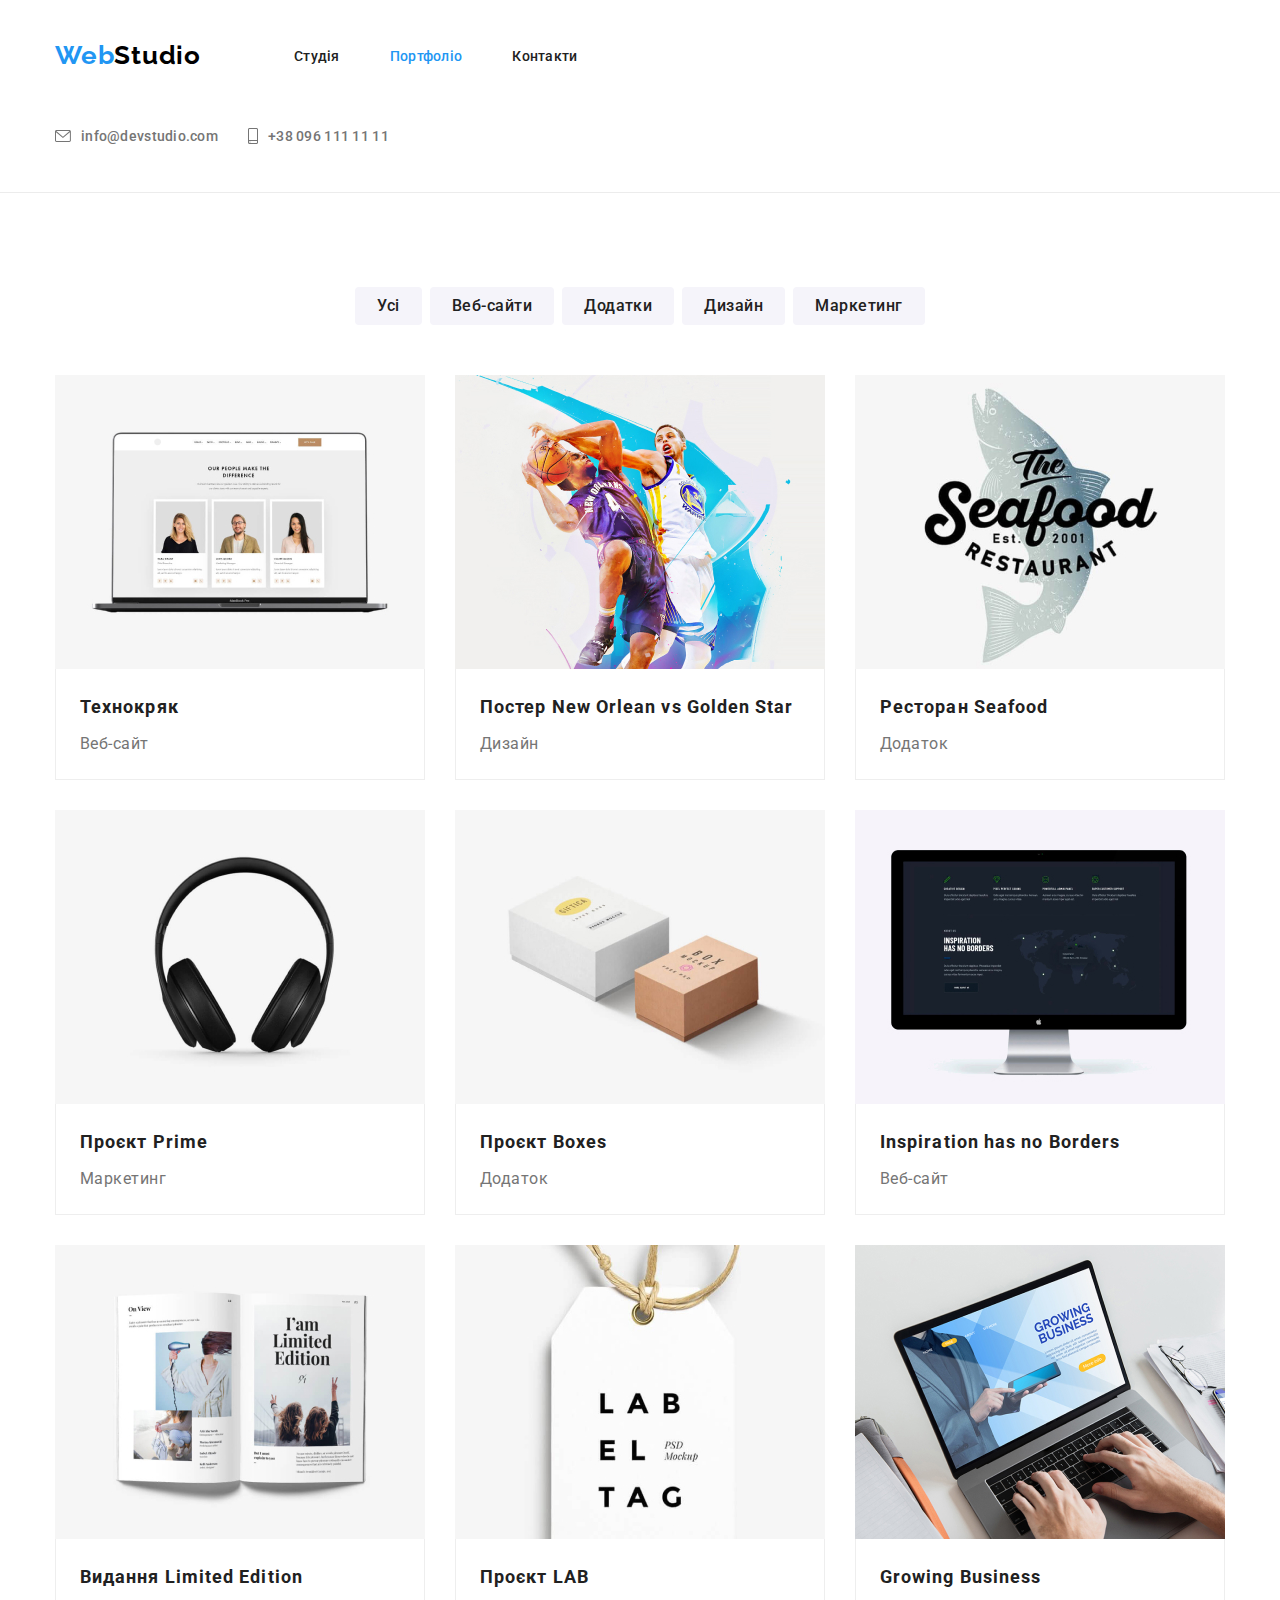
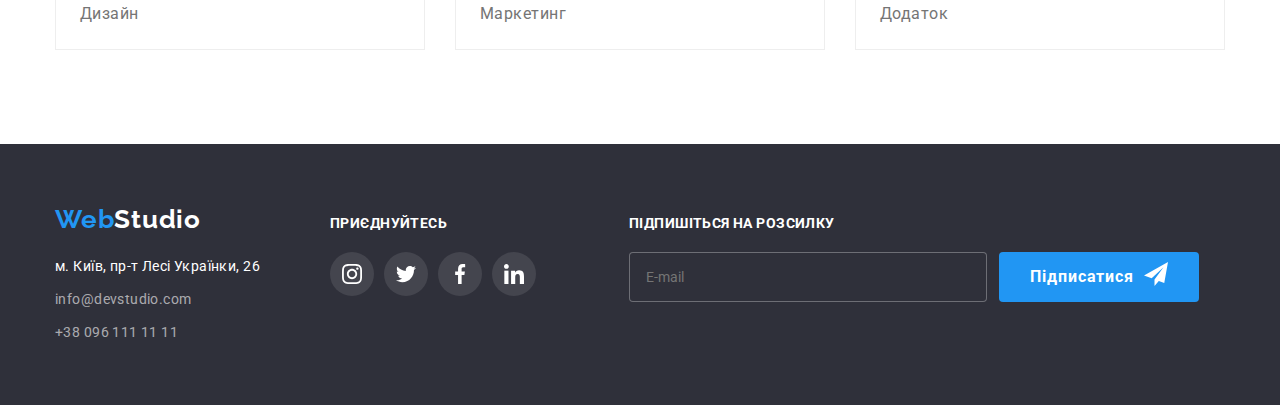
==== commit 258439ec: "added pictures" ====
--- a/portfolio.html
+++ b/portfolio.html
@@ -95,11 +95,51 @@
             <li class="project-item">
               <a class="project-item-link link" href="">
                 <div class="project-card">
-                  <img
-                    src="./images/website.jpg"
-                    alt="Веб-сайт"
-                    width="370"
-                    height="294" />
+                  <picture>
+                    <source
+                      srcset="
+                        ./images/website-desktop.webp    1x,
+                        ./images/website-desktop@2x.webp 2x
+                      "
+                      media="(min-width: 1200px)"
+                      type="image/webp" />
+
+                    <source
+                      srcset="
+                        ./images/website-desktop.jpg    1x,
+                        ./images/website-desktop@2x.jpg 2x
+                      "
+                      media="(min-width: 1200px)" />
+
+                    <source
+                      srcset="
+                        ./images/website-tablet.webp    1x,
+                        ./images/website-tablet@2x.webp 2x
+                      "
+                      media="(min-width: 768px)"
+                      type="image/webp" />
+                    <source
+                      srcset="
+                        ./images/website-tablet.jpg    1x,
+                        ./images/website-tablet@2x.jpg 2x
+                      "
+                      media="(min-width: 768px)" />
+
+                    <source
+                      srcset="
+                        ./images/website-mobile.webp    1x,
+                        ./images/website-mobile@2x.webp 2x
+                      "
+                      media="(max-width: 767px)"
+                      type="image/webp" />
+                    <source
+                      srcset="
+                        ./images/website-mobile.jpg    1x,
+                        ./images/website-mobile@2x.jpg 2x
+                      "
+                      media="(max-width: 767px)" />
+                    <img src="./images/website-mobile.jpg" alt="Веб-сайт" />
+                  </picture>
                   <p class="project-item-overlay">
                     Ресурс пропонує комплексні пропозиції з різним рівнем
                     функціоналу та сервісів. Все це дозволить відвідувачу
@@ -116,11 +156,51 @@
             <li class="project-item">
               <a class="project-item-link link" href="">
                 <div class="project-card">
-                  <img
-                    src="./images/poster.jpg"
-                    alt="Постер"
-                    width="370"
-                    height="294" />
+                  <picture>
+                    <source
+                      srcset="
+                        ./images/poster-desktop.webp    1x,
+                        ./images/poster-desktop@2x.webp 2x
+                      "
+                      media="(min-width: 1200px)"
+                      type="image/webp" />
+
+                    <source
+                      srcset="
+                        ./images/poster-desktop.jpg    1x,
+                        ./images/poster-desktop@2x.jpg 2x
+                      "
+                      media="(min-width: 1200px)" />
+
+                    <source
+                      srcset="
+                        ./images/poster-tablet.webp    1x,
+                        ./images/poster-tablet@2x.webp 2x
+                      "
+                      media="(min-width: 768px)"
+                      type="image/webp" />
+                    <source
+                      srcset="
+                        ./images/poster-tablet.jpg    1x,
+                        ./images/poster-tablet@2x.jpg 2x
+                      "
+                      media="(min-width: 768px)" />
+
+                    <source
+                      srcset="
+                        ./images/poster-mobile.webp    1x,
+                        ./images/poster-mobile@2x.webp 2x
+                      "
+                      media="(max-width: 767px)"
+                      type="image/webp" />
+                    <source
+                      srcset="
+                        ./images/poster-mobile.jpg    1x,
+                        ./images/poster-mobile@2x.jpg 2x
+                      "
+                      media="(max-width: 767px)" />
+                    <img src="./images/poster-mobile.jpg" alt="Постер" />
+                  </picture>
                   <p class="project-item-overlay">
                     Ресурс пропонує комплексні пропозиції з різним рівнем
                     функціоналу та сервісів. Все це дозволить відвідувачу
@@ -139,11 +219,53 @@
             <li class="project-item">
               <a class="project-item-link link" href="">
                 <div class="project-card">
-                  <img
-                    src="./images/rest.jpg"
-                    alt="Додаток для ресторану"
-                    width="370"
-                    height="294" />
+                  <picture>
+                    <source
+                      srcset="
+                        ./images/rest-desktop.webp    1x,
+                        ./images/rest-desktop@2x.webp 2x
+                      "
+                      media="(min-width: 1200px)"
+                      type="image/webp" />
+
+                    <source
+                      srcset="
+                        ./images/rest-desktop.jpg    1x,
+                        ./images/rest-desktop@2x.jpg 2x
+                      "
+                      media="(min-width: 1200px)" />
+
+                    <source
+                      srcset="
+                        ./images/rest-tablet.webp    1x,
+                        ./images/rest-tablet@2x.webp 2x
+                      "
+                      media="(min-width: 768px)"
+                      type="image/webp" />
+                    <source
+                      srcset="
+                        ./images/rest-tablet.jpg    1x,
+                        ./images/rest-tablet@2x.jpg 2x
+                      "
+                      media="(min-width: 768px)" />
+
+                    <source
+                      srcset="
+                        ./images/rest-mobile.webp    1x,
+                        ./images/rest-mobile@2x.webp 2x
+                      "
+                      media="(max-width: 767px)"
+                      type="image/webp" />
+                    <source
+                      srcset="
+                        ./images/rest-mobile.jpg    1x,
+                        ./images/rest-mobile@2x.jpg 2x
+                      "
+                      media="(max-width: 767px)" />
+                    <img
+                      src="./images/rest-mobile.jpg"
+                      alt="Додаток для ресторану" />
+                  </picture>
                   <p class="project-item-overlay">
                     Ресурс пропонує комплексні пропозиції з різним рівнем
                     функціоналу та сервісів. Все це дозволить відвідувачу
@@ -160,11 +282,51 @@
             <li class="project-item">
               <a class="project-item-link link" href="">
                 <div class="project-card">
-                  <img
-                    src="./images/earphones.jpg"
-                    alt="Навушники"
-                    width="370"
-                    height="294" />
+                  <picture>
+                    <source
+                      srcset="
+                        ./images/earphones-desktop.webp    1x,
+                        ./images/earphones-desktop@2x.webp 2x
+                      "
+                      media="(min-width: 1200px)"
+                      type="image/webp" />
+
+                    <source
+                      srcset="
+                        ./images/earphones-desktop.jpg    1x,
+                        ./images/earphones-desktop@2x.jpg 2x
+                      "
+                      media="(min-width: 1200px)" />
+
+                    <source
+                      srcset="
+                        ./images/earphones-tablet.webp    1x,
+                        ./images/earphones-tablet@2x.webp 2x
+                      "
+                      media="(min-width: 768px)"
+                      type="image/webp" />
+                    <source
+                      srcset="
+                        ./images/earphones-tablet.jpg    1x,
+                        ./images/earphones-tablet@2x.jpg 2x
+                      "
+                      media="(min-width: 768px)" />
+
+                    <source
+                      srcset="
+                        ./images/earphones-mobile.webp    1x,
+                        ./images/earphones-mobile@2x.webp 2x
+                      "
+                      media="(max-width: 767px)"
+                      type="image/webp" />
+                    <source
+                      srcset="
+                        ./images/earphones-mobile.jpg    1x,
+                        ./images/earphones-mobile@2x.jpg 2x
+                      "
+                      media="(max-width: 767px)" />
+                    <img src="./images/earphones-mobile.jpg" alt="Навушники" />
+                  </picture>
                   <p class="project-item-overlay">
                     Ресурс пропонує комплексні пропозиції з різним рівнем
                     функціоналу та сервісів. Все це дозволить відвідувачу
@@ -181,11 +343,53 @@
             <li class="project-item">
               <a class="project-item-link link" href="">
                 <div class="project-card">
-                  <img
-                    src="./images/boxes.jpg"
-                    alt="Додаток Коробки"
-                    width="370"
-                    height="294" />
+                  <picture>
+                    <source
+                      srcset="
+                        ./images/boxes-desktop.webp    1x,
+                        ./images/boxes-desktop@2x.webp 2x
+                      "
+                      media="(min-width: 1200px)"
+                      type="image/webp" />
+
+                    <source
+                      srcset="
+                        ./images/boxes-desktop.jpg    1x,
+                        ./images/boxes-desktop@2x.jpg 2x
+                      "
+                      media="(min-width: 1200px)" />
+
+                    <source
+                      srcset="
+                        ./images/boxes-tablet.webp    1x,
+                        ./images/boxes-tablet@2x.webp 2x
+                      "
+                      media="(min-width: 768px)"
+                      type="image/webp" />
+                    <source
+                      srcset="
+                        ./images/boxes-tablet.jpg    1x,
+                        ./images/boxes-tablet@2x.jpg 2x
+                      "
+                      media="(min-width: 768px)" />
+
+                    <source
+                      srcset="
+                        ./images/boxes-mobile.webp    1x,
+                        ./images/boxes-mobile@2x.webp 2x
+                      "
+                      media="(max-width: 767px)"
+                      type="image/webp" />
+                    <source
+                      srcset="
+                        ./images/boxes-mobile.jpg    1x,
+                        ./images/boxes-mobile@2x.jpg 2x
+                      "
+                      media="(max-width: 767px)" />
+                    <img
+                      src="./images/boxes-mobile.jpg"
+                      alt="Додаток Коробки" />
+                  </picture>
                   <p class="project-item-overlay">
                     Ресурс пропонує комплексні пропозиції з різним рівнем
                     функціоналу та сервісів. Все це дозволить відвідувачу
@@ -202,11 +406,51 @@
             <li class="project-item">
               <a class="project-item-link link" href="">
                 <div class="project-card">
-                  <img
-                    src="./images/monoblok.jpg"
-                    alt="Моноблок"
-                    width="370"
-                    height="294" />
+                  <picture>
+                    <source
+                      srcset="
+                        ./images/monoblok-desktop.webp    1x,
+                        ./images/monoblok-desktop@2x.webp 2x
+                      "
+                      media="(min-width: 1200px)"
+                      type="image/webp" />
+
+                    <source
+                      srcset="
+                        ./images/monoblok-desktop.jpg    1x,
+                        ./images/monoblok-desktop@2x.jpg 2x
+                      "
+                      media="(min-width: 1200px)" />
+
+                    <source
+                      srcset="
+                        ./images/monoblok-tablet.webp    1x,
+                        ./images/monoblok-tablet@2x.webp 2x
+                      "
+                      media="(min-width: 768px)"
+                      type="image/webp" />
+                    <source
+                      srcset="
+                        ./images/monoblok-tablet.jpg    1x,
+                        ./images/monoblok-tablet@2x.jpg 2x
+                      "
+                      media="(min-width: 768px)" />
+
+                    <source
+                      srcset="
+                        ./images/monoblok-mobile.webp    1x,
+                        ./images/monoblok-mobile@2x.webp 2x
+                      "
+                      media="(max-width: 767px)"
+                      type="image/webp" />
+                    <source
+                      srcset="
+                        ./images/monoblok-mobile.jpg    1x,
+                        ./images/monoblok-mobile@2x.jpg 2x
+                      "
+                      media="(max-width: 767px)" />
+                    <img src="./images/monoblok-mobile.jpg" alt="Моноблок" />
+                  </picture>
                   <p class="project-item-overlay">
                     Ресурс пропонує комплексні пропозиції з різним рівнем
                     функціоналу та сервісів. Все це дозволить відвідувачу
@@ -223,11 +467,51 @@
             <li class="project-item">
               <a class="project-item-link link" href="">
                 <div class="project-card">
-                  <img
-                    src="./images/book.jpg"
-                    alt="Книга"
-                    width="370"
-                    height="294" />
+                  <picture>
+                    <source
+                      srcset="
+                        ./images/book-desktop.webp    1x,
+                        ./images/book-desktop@2x.webp 2x
+                      "
+                      media="(min-width: 1200px)"
+                      type="image/webp" />
+
+                    <source
+                      srcset="
+                        ./images/book-desktop.jpg    1x,
+                        ./images/book-desktop@2x.jpg 2x
+                      "
+                      media="(min-width: 1200px)" />
+
+                    <source
+                      srcset="
+                        ./images/book-tablet.webp    1x,
+                        ./images/book-tablet@2x.webp 2x
+                      "
+                      media="(min-width: 768px)"
+                      type="image/webp" />
+                    <source
+                      srcset="
+                        ./images/book-tablet.jpg    1x,
+                        ./images/book-tablet@2x.jpg 2x
+                      "
+                      media="(min-width: 768px)" />
+
+                    <source
+                      srcset="
+                        ./images/book-mobile.webp    1x,
+                        ./images/book-mobile@2x.webp 2x
+                      "
+                      media="(max-width: 767px)"
+                      type="image/webp" />
+                    <source
+                      srcset="
+                        ./images/book-mobile.jpg    1x,
+                        ./images/book-mobile@2x.jpg 2x
+                      "
+                      media="(max-width: 767px)" />
+                    <img src="./images/book-mobile.jpg" alt="Книга" />
+                  </picture>
                   <p class="project-item-overlay">
                     Ресурс пропонує комплексні пропозиції з різним рівнем
                     функціоналу та сервісів. Все це дозволить відвідувачу
@@ -244,11 +528,51 @@
             <li class="project-item">
               <a class="project-item-link link" href="">
                 <div class="project-card">
-                  <img
-                    src="./images/lab.jpg"
-                    alt="Проєкт LAB"
-                    width="370"
-                    height="294" />
+                  <picture>
+                    <source
+                      srcset="
+                        ./images/lab-desktop.webp    1x,
+                        ./images/lab-desktop@2x.webp 2x
+                      "
+                      media="(min-width: 1200px)"
+                      type="image/webp" />
+
+                    <source
+                      srcset="
+                        ./images/lab-desktop.jpg    1x,
+                        ./images/lab-desktop@2x.jpg 2x
+                      "
+                      media="(min-width: 1200px)" />
+
+                    <source
+                      srcset="
+                        ./images/lab-tablet.webp    1x,
+                        ./images/lab-tablet@2x.webp 2x
+                      "
+                      media="(min-width: 768px)"
+                      type="image/webp" />
+                    <source
+                      srcset="
+                        ./images/lab-tablet.jpg    1x,
+                        ./images/lab-tablet@2x.jpg 2x
+                      "
+                      media="(min-width: 768px)" />
+
+                    <source
+                      srcset="
+                        ./images/lab-mobile.webp    1x,
+                        ./images/lab-mobile@2x.webp 2x
+                      "
+                      media="(max-width: 767px)"
+                      type="image/webp" />
+                    <source
+                      srcset="
+                        ./images/lab-mobile.jpg    1x,
+                        ./images/lab-mobile@2x.jpg 2x
+                      "
+                      media="(max-width: 767px)" />
+                    <img src="./images/lab-mobile.jpg" alt="Проєкт LAB" />
+                  </picture>
                   <p class="project-item-overlay">
                     Ресурс пропонує комплексні пропозиції з різним рівнем
                     функціоналу та сервісів. Все це дозволить відвідувачу
@@ -265,11 +589,51 @@
             <li class="project-item">
               <a class="project-item-link link" href="">
                 <div class="project-card">
-                  <img
-                    src="./images/notebook.jpg"
-                    alt="Ноутбук"
-                    width="370"
-                    height="294" />
+                  <picture>
+                    <source
+                      srcset="
+                        ./images/notebook-desktop.webp    1x,
+                        ./images/notebook-desktop@2x.webp 2x
+                      "
+                      media="(min-width: 1200px)"
+                      type="image/webp" />
+
+                    <source
+                      srcset="
+                        ./images/notebook-desktop.jpg    1x,
+                        ./images/notebook-desktop@2x.jpg 2x
+                      "
+                      media="(min-width: 1200px)" />
+
+                    <source
+                      srcset="
+                        ./images/notebook-tablet.webp    1x,
+                        ./images/notebook-tablet@2x.webp 2x
+                      "
+                      media="(min-width: 768px)"
+                      type="image/webp" />
+                    <source
+                      srcset="
+                        ./images/notebook-tablet.jpg    1x,
+                        ./images/notebook-tablet@2x.jpg 2x
+                      "
+                      media="(min-width: 768px)" />
+
+                    <source
+                      srcset="
+                        ./images/notebook-mobile.webp    1x,
+                        ./images/notebook-mobile@2x.webp 2x
+                      "
+                      media="(max-width: 767px)"
+                      type="image/webp" />
+                    <source
+                      srcset="
+                        ./images/notebook-mobile.jpg    1x,
+                        ./images/notebook-mobile@2x.jpg 2x
+                      "
+                      media="(max-width: 767px)" />
+                    <img src="./images/notebook-mobile.jpg" alt="Ноутбук" />
+                  </picture>
                   <p class="project-item-overlay">
                     Ресурс пропонує комплексні пропозиції з різним рівнем
                     функціоналу та сервісів. Все це дозволить відвідувачу
--- a/css/main.min.css
+++ b/css/main.min.css
@@ -1 +1 @@
-:root{--accent-color: #2196f3;--primary-font: "Roboto", sans-serif;--secondary-font: "Raleway", sans-serif;--primary-text-color: #212121;--secondary-text-color: #757575;--main-color: #fff;--logo-color: #000;--background-active-btn: #188ce8;--footer-contacts-text: rgba(255, 255, 255, 0.6);--secondary-background-color: #2f303a;--team-section-bgc: #f5f4fa;--boder-color: #eeeeee;--card-gap: 30px;--hero-bcg-color: #c4c4c4;--social-icon-color-team: #afb1b8;--transition-dur-and-func: 250ms cubic-bezier(0.4, 0, 0.2, 1)}.footer-social-list__link,.clients-list__item,.clients-list,.social-list__link,.box__overlay,.feature__card,.close-modal-btn{display:flex;align-items:center;justify-content:center}.visually-hidden{position:absolute;white-space:nowrap;width:1px;height:1px;overflow:hidden;border:0;padding:0;clip:rect(0 0 0 0);clip-path:inset(50%);margin:-1px}h1,h2,h3,h4,p{margin-top:0;margin-bottom:0}ul,ol{margin-top:0;margin-bottom:0;padding-left:0}address{font-style:normal}.link{text-decoration:none}.list{list-style:none}img{display:block;max-width:100%;height:auto}button{cursor:pointer}body{font-family:var(--primary-font);font-size:14px;line-height:1.19;letter-spacing:.03em;color:var(--primary-text-color);background-color:var(--main-color)}.section{padding-top:94px;padding-bottom:94px}.container{width:1200px;margin-left:auto;margin-right:auto;padding-left:15px;padding-right:15px}.modal-open-btn{font-weight:700;font-size:16px;line-height:1.88;letter-spacing:.06em;color:var(--main-color);background:var(--accent-color);border:none;border-radius:4px;padding:10px 32px;transition:background-color var(--transition-dur-and-func),box-shadow var(--transition-dur-and-func)}.modal-open-btn:hover,.modal-open-btn:focus{background-color:var(--background-active-btn);box-shadow:0px 4px 4px rgba(0,0,0,.15)}.logo__first-part-logo,.logo__second-part-logo,.footer-section__logo{font-family:var(--secondary-font);font-size:26px;font-weight:700;line-height:1.1923076923;letter-spacing:.03em;color:var(--accent-color)}.logo__second-part-logo{color:var(--logo-color)}.footer-section__logo{color:var(--main-color)}.page-navigation__logo{padding-top:24px;padding-bottom:25px;margin-right:93px}.page-navigation{display:flex;align-items:center}.menu{display:flex;column-gap:50px}.menu .link.current{color:var(--accent-color)}.menu__link{font-weight:500;line-height:1.14;letter-spacing:.02em;color:var(--primary-text-color);padding-top:32px;padding-bottom:32px;transition:color var(--transition-dur-and-func);position:relative}.menu__link:hover,.menu__link:focus{color:var(--accent-color)}.current::after{content:"";position:absolute;bottom:0;left:0;width:100%;height:4px;border-radius:2px;background-color:var(--accent-color)}.page-header{border-bottom:1px solid #ececec}.page-header-container{display:flex;align-items:center}.contact-mail,.contact-tel{display:flex;align-items:center;font-size:14px;font-weight:500;line-height:1.1428571429;letter-spacing:.02em;color:var(--secondary-text-color);padding-top:32px;padding-bottom:32px;fill:currentColor;transition:color var(--transition-dur-and-func)}.contact-mail:hover,.contact-mail:focus,.contact-tel:hover,.contact-tel:focus{color:var(--accent-color)}.contact{display:flex;margin-left:auto;column-gap:30px}.contact-mail__icon{margin-right:10px;fill:var(--secondary-text-color);transition:fill var(--transition-dur-and-func)}.contact-mail:hover .contact-mail__icon,.contact-mail:focus .contact-mail__icon{fill:var(--accent-color)}.contact-tel__icon{margin-right:10px;fill:var(--secondary-text-color);transition:fill var(--transition-dur-and-func)}.contact-tel:hover .contact-tel__icon,.contact-tel:focus .contact-tel__icon{fill:var(--accent-color)}.backdrop{position:fixed;top:0;left:0;width:100%;height:100%;background-color:rgba(0,0,0,.2);z-index:100;transition:opacity 500ms ease,visibility 500ms ease}.backdrop.is-hidden{visibility:hidden;opacity:0;pointer-events:none}.modal{position:absolute;top:50%;left:50%;transform:translate(-50%, -50%);width:528px;height:581px;background-color:var(--main-color);padding:40px}.close-modal-btn{position:absolute;top:8px;right:8px;width:30px;height:30px;border-radius:50%;background-color:rgba(0,0,0,0);border:1px solid rgba(0,0,0,.1);padding:0}.close-modal-btn:hover .close-modal-btn__icon,.close-modal-btn:focus .close-modal-btn__icon{fill:var(--accent-color)}.modal-form-title{font-size:20px;font-weight:700;line-height:1.15;letter-spacing:.03em;text-align:center;margin-bottom:12px}.modal-form{display:flex;flex-direction:column}.modal-form__label{margin-bottom:10px}.modal-form__text{display:block;font-size:12px;line-height:1.17;letter-spacing:.01em;color:var(--secondary-text-color);margin-bottom:4px}.modal-form__wrapper{position:relative;display:block}.modal-form__input{width:100%;height:40px;border-radius:4px;border:1px solid rgba(33,33,33,.2);padding-left:42px;transition:border-color var(--transition-dur-and-func)}.modal-form__input:focus{outline:none;border-color:var(--accent-color)}.modal-form__input:focus+.modal-form__icon{fill:var(--accent-color)}.modal-form__icon{position:absolute;top:50%;left:12px;transform:translateY(-50%);display:block;background-color:var(--main-color);transition:fill var(--transition-dur-and-func)}.modal-form__message{width:100%;height:120px;border-radius:4px;border:1px solid rgba(33,33,33,.2);padding:12px;resize:none;transition:border-color var(--transition-dur-and-func)}.modal-form__message::placeholder{font-size:12px;line-height:1.17;letter-spacing:.01em;color:rgba(117,117,117,.5)}.modal-form__message:focus{outline:none;border-color:var(--accent-color)}.modal-form__textarea{margin-bottom:20px}.modal-form__check-field{display:flex;align-items:center;justify-content:center;margin-bottom:30px}.modal-form__check{position:absolute;appearance:none}.modal-form__check:checked+.modal-form__own-checkbox{background-color:var(--accent-color)}.modal-form__check:checked+.modal-form__own-checkbox:focus+.modal-form__own-checkbox{box-shadow:0px 4px 4px rgba(0,0,0,.25)}.modal-form__check:checked+.modal-form__own-checkbox .modal-form__own-checkbox-icon{display:block}.modal-form__own-checkbox{border:1px solid var(--logo-color);border-radius:2px;cursor:pointer;margin-right:10px}.modal-form__own-checkbox-icon{display:none}.modal-form-submit-btn{width:200px;height:50px;align-self:center;font-weight:700;font-size:16px;line-height:1.88;letter-spacing:.06em;color:var(--main-color);background:var(--accent-color);border:none;border-radius:4px;padding:10px 52px;transition:background-color var(--transition-dur-and-func),box-shadow var(--transition-dur-and-func)}.modal-form-submit-btn:hover,.modal-form-submit-btn:focus{background-color:var(--background-active-btn);box-shadow:0px 4px 4px rgba(0,0,0,.15)}.modal-form__policy{line-height:1.71;color:var(--secondary-text-color)}.modal-form__policy-link{color:var(--accent-color)}.hero-section{padding-bottom:200px;padding-top:200px;text-align:center;background-color:var(--secondary-background-color)}.hero-overlay{max-width:1600px;min-height:600px;margin-left:auto;margin-right:auto;background-color:var(--hero-bcg-color);background-image:linear-gradient(rgba(47, 48, 58, 0.4), rgba(47, 48, 58, 0.4)),url(../images/heroimg.jpg);background-size:cover;background-position:center}.hero-section__title{font-weight:900;font-size:44px;line-height:1.36;text-align:center;letter-spacing:.06em;text-transform:uppercase;color:var(--main-color);width:696px;margin-left:auto;margin-right:auto;margin-bottom:30px}.advantages-section{padding-top:94px}.feature{display:flex;gap:30px}.feature__item{flex-basis:calc((100% - 90px)/4)}.feature__title{font-weight:700;font-size:14px;line-height:1.14;text-transform:uppercase;margin-bottom:10px}.feature__descr{line-height:1.71;color:var(--secondary-text-color)}.feature__card{height:120px;background-color:var(--team-section-bgc);margin-bottom:30px;border-radius:4px;transition:box-shadow var(--transition-dur-and-func)}.feature__card:hover,.feature__card:focus{box-shadow:0px 4px 4px rgba(0,0,0,.25)}.about-section{padding-top:94px}.box{display:flex;gap:30px}.box__item{flex-basis:calc((100% - 60px)/3);position:relative;overflow:hidden;z-index:100}.box__overlay{position:absolute;font-family:var(--primary-font);font-weight:700;line-height:1.14;color:var(--main-color);text-transform:uppercase;background-color:rgba(47,48,58,.8);box-shadow:0px 4px 4px rgba(0,0,0,.25);width:370px;height:70px;bottom:0;right:0}.team-list{display:flex;gap:30px}.team-section{background-color:var(--team-section-bgc)}.section-title{font-weight:700;font-size:36px;line-height:1.17;letter-spacing:.03em;margin-bottom:50px;text-align:center}.team-member__name{font-weight:500;font-size:16px;letter-spacing:.03em;margin-bottom:10px;text-align:center}.team-member__position{font-size:16px;letter-spacing:.03em;color:var(--secondary-text-color);text-align:center;margin-bottom:16px}.team-list__item{flex-basis:calc(100% - 22.5px);border:1px solid var(--boder-color);box-shadow:0px 1px 3px rgba(0,0,0,.12),0px 1px 1px rgba(0,0,0,.14),0px 2px 1px rgba(0,0,0,.2);border-radius:0px 0px 4px 4px;background-color:var(--main-color)}.team-member__meta{padding-top:30px;padding-bottom:30px}.team-member{background-color:var(--main-color)}.social-list__icon{width:20px;height:20px;fill:var(--social-icon-color-team);transition:fill var(--transition-dur-and-func)}.social-list__link:hover .social-list__icon,.social-list__link:focus .social-list__icon{fill:var(--main-color)}.social-list{display:flex;justify-content:center;column-gap:10px}.social-list__link{width:44px;height:44px;border-radius:50%;background-color:var(--main-color);transition:background-color var(--transition-dur-and-func)}.social-list__link:hover,.social-list__link:focus{background-color:var(--accent-color)}.clients-list{column-gap:30px}.clients-list__item{width:170px;height:92px;border-radius:4px;border:1px solid var(--social-icon-color-team);transition:border var(--transition-dur-and-func),fill var(--transition-dur-and-func)}.clients-list__item:hover,.clients-list__item:focus{border:1px solid var(--accent-color);fill:var(--accent-color)}.clients-list__link{fill:var(--social-icon-color-team);transition:fill var(--transition-dur-and-func)}.clients-list__link:hover,.clients-list__link:focus{fill:var(--accent-color)}.clients-list__icon{transition:fill var(--transition-dur-and-func)}.clients-list__link:hover .clients-list__icon,.clients-list__link:focus .clients-list__icon{fill:var(--accent-color)}.footer-list__address,.footer-list__email,.footer-list__tel{line-height:1.71;color:var(--main-color);transition:color var(--transition-dur-and-func)}.footer-list__address:hover,.footer-list__address:focus,.footer-list__email:hover,.footer-list__email:focus,.footer-list__tel:hover,.footer-list__tel:focus{color:var(--accent-color)}.footer-list__email,.footer-list__tel{color:var(--footer-contacts-text)}.footer-section{background-color:var(--secondary-background-color);padding-top:60px;padding-bottom:60px}.address-section{margin-top:20px}.address-container{display:flex;align-items:baseline}.footer-list__item:not(:last-child){margin-bottom:9px}.footer-social-links__title{font-weight:700;font-size:14px;line-height:1.14;text-transform:uppercase;color:var(--main-color);margin-bottom:20px}.footer-social-list__icon{width:20px;height:20px;fill:var(--main-color);transition:fill var(--transition-dur-and-func)}.footer-social-list__link:hover .footer-social-list__icon,.footer-social-list__link:focus .footer-social-list__icon{fill:var(--main-color)}.footer-social-list{display:flex;justify-content:center;column-gap:10px;margin-top:20px}.footer-social-list__link{width:44px;height:44px;border-radius:50%;background-color:rgba(255,255,255,.1);transition:background-color var(--transition-dur-and-func)}.footer-social-list__link:hover,.footer-social-list__link:focus{background-color:var(--accent-color)}.footer-social-links{margin-left:70px}.subscribe-form__title{line-height:1.14;letter-spacing:.03em;text-transform:uppercase;color:var(--main-color)}.subscribe-section{display:block;margin-left:93px;width:570px;height:86px}.subscribe-form__field{display:flex;margin-top:20px}.subscribe-form__input{width:100%;height:50px;border-radius:4px;border:1px solid rgba(255,255,255,.3);padding-top:15px;padding-bottom:15px;padding-left:16px;background-color:var(--secondary-background-color);color:var(--main-color)}.subscribe-form__input:focus{outline:none}.subscribe-btn{display:flex;column-gap:10px;justify-content:center;min-width:200px;height:50px;font-weight:700;font-size:16px;line-height:1.88;letter-spacing:.06em;color:var(--main-color);background:var(--accent-color);border:none;border-radius:4px;margin-left:12px;padding:10px 28px;transition:background-color var(--transition-dur-and-func),box-shadow var(--transition-dur-and-func)}.subscribe-btn:hover,.subscribe-btn:focus{background-color:var(--background-active-btn);box-shadow:0px 4px 4px rgba(0,0,0,.15)}.filter-open-btn{font-weight:500;font-size:16px;line-height:1.63;letter-spacing:.03em;color:var(--primary-text-color);background-color:var(--team-section-bgc);display:flex;border-radius:4px;border:none;padding:6px 22px;transition:color var(--transition-dur-and-func),background-color var(--transition-dur-and-func),box-shadow var(--transition-dur-and-func)}.filter-open-btn:hover,.filter-open-btn:focus{color:var(--main-color);background-color:var(--accent-color);box-shadow:0px 3px 1px rgba(0,0,0,.1),0px 1px 2px rgba(0,0,0,.08),0px 2px 2px rgba(0,0,0,.12)}.project-title{font-weight:700;font-size:18px;line-height:2;letter-spacing:.06em;color:var(--primary-text-color);margin-bottom:4px;margin-right:auto}.project-descr{line-height:1.88;margin-right:auto}.filter-items{display:flex;justify-content:center;gap:8px;margin-bottom:50px}.project-list{display:flex;flex-wrap:wrap;gap:30px}.project-descr{font-size:16px;letter-spacing:.03em;color:var(--secondary-text-color)}.project-item-descr{padding:20px 24px;border:1px solid var(--boder-color);border-top:none}.project-item-link{display:block;transition:box-shadow var(--transition-dur-and-func)}.project-item-link:hover,.project-item-link:focus{box-shadow:0px 1px 1px rgba(0,0,0,.12),0px 4px 4px rgba(0,0,0,.06),1px 4px 6px rgba(0,0,0,.16)}.project-item-overlay{position:absolute;top:0;left:0;font-family:var(--primary-font);font-size:18px;line-height:1.56;letter-spacing:.03em;color:var(--main-color);padding:63px 24px;width:100%;height:100%;transform:translateY(100%);transition:transform var(--transition-dur-and-func)}.project-card{position:relative;overflow:hidden}.project-item-link:hover .project-item-overlay,.project-item-link:focus .project-item-overlay{background:rgba(33,150,243,.9);transform:translateY(0%)}.backdrop{position:fixed;top:0;left:0;width:100%;height:100%;background-color:rgba(0,0,0,.2);z-index:100;transition:opacity 500ms ease,visibility 500ms ease}.backdrop.is-hidden{visibility:hidden;opacity:0;pointer-events:none}/*# sourceMappingURL=main.min.css.map */+:root{--accent-color: #2196f3;--primary-font: "Roboto", sans-serif;--secondary-font: "Raleway", sans-serif;--primary-text-color: #212121;--secondary-text-color: #757575;--main-color: #fff;--logo-color: #000;--background-active-btn: #188ce8;--footer-contacts-text: rgba(255, 255, 255, 0.6);--secondary-background-color: #2f303a;--team-section-bgc: #f5f4fa;--boder-color: #eeeeee;--card-gap: 30px;--hero-bcg-color: #c4c4c4;--social-icon-color-team: #afb1b8;--transition-dur-and-func: 250ms cubic-bezier(0.4, 0, 0.2, 1)}.footer-social-list__link,.clients-list__item,.clients-list,.social-list__link,.box__overlay,.feature__card,.close-modal-btn{display:flex;align-items:center;justify-content:center}.visually-hidden{position:absolute;white-space:nowrap;width:1px;height:1px;overflow:hidden;border:0;padding:0;clip:rect(0 0 0 0);clip-path:inset(50%);margin:-1px}h1,h2,h3,h4,p{margin-top:0;margin-bottom:0}ul,ol{margin-top:0;margin-bottom:0;padding-left:0}address{font-style:normal}.link{text-decoration:none}.list{list-style:none}img{display:block;max-width:100%;height:auto}button{cursor:pointer}body{font-family:var(--primary-font);font-size:14px;line-height:1.19;letter-spacing:.03em;color:var(--primary-text-color);background-color:var(--main-color)}.section{padding-top:94px;padding-bottom:94px}.container{padding-left:15px;padding-right:15px}@media screen and (min-width: 480px){.container{width:480px;margin-left:auto;margin-right:auto}}@media screen and (min-width: 768px){.container{width:768px}}@media screen and (min-width: 1200px){.container{width:1200px}}@media screen and (max-width: 767px){.mobile-menu{position:fixed;top:0;left:0;z-index:100;width:100%;height:100%;background-color:var(--main-color);opacity:0;visibility:hidden;pointer-events:none;transition:opacity var(--transition-dur-and-func)}.mobile-menu__close-btn{position:absolute;top:10px;right:15px;border:0;padding:0;line-height:0}.mobile-menu__close-icon{width:40px;height:40px}.mobile-menu__container{position:relative;padding-left:40px;padding-top:48px}.mobile-menu.is-open{opacity:1;visibility:visible;pointer-events:auto}.mobile-menu-set__link{font-size:40px;font-weight:500;line-height:1.175;letter-spacing:.02em;color:var(--primary-text-color);transition:color var(--transition-dur-and-func)}.mobile-menu-set__link:hover,.mobile-menu-set__link:focus{color:var(--accent-color)}.mobile-menu-set .link.current{color:var(--accent-color)}}.modal-open-btn{font-weight:700;font-size:16px;line-height:1.88;letter-spacing:.06em;color:var(--main-color);background:var(--accent-color);border:none;border-radius:4px;padding:10px 32px;transition:background-color var(--transition-dur-and-func),box-shadow var(--transition-dur-and-func)}.modal-open-btn:hover,.modal-open-btn:focus{background-color:var(--background-active-btn);box-shadow:0px 4px 4px rgba(0,0,0,.15)}.logo__first-part-logo,.logo__second-part-logo,.footer-section__logo{font-family:var(--secondary-font);font-size:26px;font-weight:700;line-height:1.1923076923;letter-spacing:.03em;color:var(--accent-color)}@media screen and (max-width: 767px){.logo__first-part-logo,.logo__second-part-logo,.footer-section__logo{font-size:24px;font-weight:700;line-height:1.1666666667;letter-spacing:.03em}}.logo__second-part-logo{color:var(--logo-color)}@media screen and (max-width: 767px){.logo__second-part-logo{font-size:24px;font-weight:700;line-height:1.1666666667;letter-spacing:.03em}}.footer-section__logo{color:var(--main-color)}@media screen and (max-width: 767px){.footer-section__logo{font-size:24px;font-weight:700;line-height:1.1666666667;letter-spacing:.03em}}.page-navigation__logo{padding-top:24px;padding-bottom:25px;margin-right:93px}.page-navigation{display:flex;align-items:center}.menu{display:flex;column-gap:50px}@media screen and (max-width: 767px){.menu{display:none}.open-mobile-menu-btn{line-height:0;border:none;background-color:rgba(0,0,0,0);padding:0;width:40px;height:40px}.open-mobile-menu-btn__icon{width:24px;height:16px}}@media screen and (min-width: 768px){.open-mobile-menu-btn{display:none}}.menu .link.current{color:var(--accent-color)}.menu__link{font-weight:500;line-height:1.14;letter-spacing:.02em;color:var(--primary-text-color);padding-top:32px;padding-bottom:32px;transition:color var(--transition-dur-and-func);position:relative}.menu__link:hover,.menu__link:focus{color:var(--accent-color)}.page-header{border-bottom:1px solid #ececec;padding-top:16px;padding-bottom:16px}.page-header__container{display:flex;align-items:center}@media screen and (max-width: 767px){.page-header__container{justify-content:space-between}}.contact-mail,.contact-tel{display:flex;align-items:center;font-size:14px;font-weight:500;line-height:1.1428571429;letter-spacing:.02em;color:var(--secondary-text-color);padding-top:32px;padding-bottom:32px;fill:currentColor;transition:color var(--transition-dur-and-func)}.contact-mail:hover,.contact-mail:focus,.contact-tel:hover,.contact-tel:focus{color:var(--accent-color)}.contact{display:flex;margin-left:auto;column-gap:30px}@media screen and (max-width: 767px){.contact{display:none}}.contact-mail__icon{margin-right:10px;fill:var(--secondary-text-color);transition:fill var(--transition-dur-and-func)}.contact-mail:hover .contact-mail__icon,.contact-mail:focus .contact-mail__icon{fill:var(--accent-color)}.contact-tel__icon{margin-right:10px;fill:var(--secondary-text-color);transition:fill var(--transition-dur-and-func)}.contact-tel:hover .contact-tel__icon,.contact-tel:focus .contact-tel__icon{fill:var(--accent-color)}.backdrop{position:fixed;top:0;left:0;width:100%;height:100%;background-color:rgba(0,0,0,.2);z-index:100;transition:opacity 500ms ease,visibility 500ms ease}.backdrop.is-hidden{visibility:hidden;opacity:0;pointer-events:none}.modal{position:absolute;top:50%;left:50%;transform:translate(-50%, -50%);width:528px;height:581px;background-color:var(--main-color);padding:40px}.close-modal-btn{position:absolute;top:8px;right:8px;width:30px;height:30px;border-radius:50%;background-color:rgba(0,0,0,0);border:1px solid rgba(0,0,0,.1);padding:0}.close-modal-btn:hover .close-modal-btn__icon,.close-modal-btn:focus .close-modal-btn__icon{fill:var(--accent-color)}.modal-form-title{font-size:20px;font-weight:700;line-height:1.15;letter-spacing:.03em;text-align:center;margin-bottom:12px}.modal-form{display:flex;flex-direction:column}.modal-form__label{margin-bottom:10px}.modal-form__text{display:block;font-size:12px;line-height:1.17;letter-spacing:.01em;color:var(--secondary-text-color);margin-bottom:4px}.modal-form__wrapper{position:relative;display:block}.modal-form__input{width:100%;height:40px;border-radius:4px;border:1px solid rgba(33,33,33,.2);padding-left:42px;transition:border-color var(--transition-dur-and-func)}.modal-form__input:focus{outline:none;border-color:var(--accent-color)}.modal-form__input:focus+.modal-form__icon{fill:var(--accent-color)}.modal-form__icon{position:absolute;top:50%;left:12px;transform:translateY(-50%);display:block;background-color:var(--main-color);transition:fill var(--transition-dur-and-func)}.modal-form__message{width:100%;height:120px;border-radius:4px;border:1px solid rgba(33,33,33,.2);padding:12px;resize:none;transition:border-color var(--transition-dur-and-func)}.modal-form__message::placeholder{font-size:12px;line-height:1.17;letter-spacing:.01em;color:rgba(117,117,117,.5)}.modal-form__message:focus{outline:none;border-color:var(--accent-color)}.modal-form__textarea{margin-bottom:20px}.modal-form__check-field{display:flex;align-items:center;justify-content:center;margin-bottom:30px}.modal-form__check{position:absolute;appearance:none}.modal-form__check:checked+.modal-form__own-checkbox{background-color:var(--accent-color)}.modal-form__check:checked+.modal-form__own-checkbox:focus+.modal-form__own-checkbox{box-shadow:0px 4px 4px rgba(0,0,0,.25)}.modal-form__check:checked+.modal-form__own-checkbox .modal-form__own-checkbox-icon{display:block}.modal-form__own-checkbox{border:1px solid var(--logo-color);border-radius:2px;cursor:pointer;margin-right:10px}.modal-form__own-checkbox-icon{display:none}.modal-form-submit-btn{width:200px;height:50px;align-self:center;font-weight:700;font-size:16px;line-height:1.88;letter-spacing:.06em;color:var(--main-color);background:var(--accent-color);border:none;border-radius:4px;padding:10px 52px;transition:background-color var(--transition-dur-and-func),box-shadow var(--transition-dur-and-func)}.modal-form-submit-btn:hover,.modal-form-submit-btn:focus{background-color:var(--background-active-btn);box-shadow:0px 4px 4px rgba(0,0,0,.15)}.modal-form__policy{line-height:1.71;color:var(--secondary-text-color)}.modal-form__policy-link{color:var(--accent-color)}.hero-section{padding-bottom:118px;padding-top:118px;text-align:center;background-color:var(--secondary-background-color)}.hero-overlay{max-width:480px;min-height:400px;margin-left:auto;margin-right:auto;background-color:var(--hero-bcg-color);background-image:linear-gradient(rgba(47, 48, 58, 0.4), rgba(47, 48, 58, 0.4)),url("../images/heromobile.jpg");background-size:cover;background-position:center}.hero-section__title{font-size:26px;font-weight:900;line-height:1.6153846154;letter-spacing:.06em;text-align:center;text-transform:uppercase;color:var(--main-color);width:360px;margin-left:auto;margin-right:auto;margin-bottom:30px}@media screen and (min-device-pixel-ratio: 2)and (max-width: 767px),screen and (min-resolution: 192dpi)and (max-width: 767px),screen and (min-resolution: 2dppx)and (max-width: 767px){.hero-overlay{background-image:url("../images/heromobile@2x.jpg")}}@media screen and (min-width: 768px){.hero-overlay{background-image:url("../images/herotablet.jpg")}}@media screen and (min-device-pixel-ratio: 2)and (min-width: 768px),screen and (min-resolution: 192dpi)and (min-width: 768px),screen and (min-resolution: 2dppx)and (min-width: 768px){.hero-overlay{background-image:url("../images/herotablet@2x.jpg")}}@media screen and (min-width: 1200px){.hero-overlay{background-image:url("../images/herodesktop.jpg")}}@media screen and (min-device-pixel-ratio: 2)and (min-width: 1200px),screen and (min-resolution: 192dpi)and (min-width: 1200px),screen and (min-resolution: 2dppx)and (min-width: 1200px){.hero-overlay{background-image:url("../images/herodesktop@2x.jpg")}}.advantages-section{padding-top:94px}.feature{display:flex;gap:30px}.feature__item{flex-basis:calc((100% - 90px)/4)}.feature__title{font-weight:700;font-size:14px;line-height:1.14;text-transform:uppercase;margin-bottom:10px}.feature__descr{line-height:1.71;color:var(--secondary-text-color)}.feature__card{height:120px;background-color:var(--team-section-bgc);margin-bottom:30px;border-radius:4px;transition:box-shadow var(--transition-dur-and-func)}.feature__card:hover,.feature__card:focus{box-shadow:0px 4px 4px rgba(0,0,0,.25)}.about-section{padding-top:94px}.box{display:flex;gap:30px}.box__item{flex-basis:calc((100% - 60px)/3);position:relative;overflow:hidden;z-index:100}.box__overlay{position:absolute;font-family:var(--primary-font);font-weight:700;line-height:1.14;color:var(--main-color);text-transform:uppercase;background-color:rgba(47,48,58,.8);box-shadow:0px 4px 4px rgba(0,0,0,.25);width:370px;height:70px;bottom:0;right:0}.team-list{display:flex;gap:30px}.team-section{background-color:var(--team-section-bgc)}.section-title{font-weight:700;font-size:36px;line-height:1.17;letter-spacing:.03em;margin-bottom:50px;text-align:center}.team-member__name{font-weight:500;font-size:16px;letter-spacing:.03em;margin-bottom:10px;text-align:center}.team-member__position{font-size:16px;letter-spacing:.03em;color:var(--secondary-text-color);text-align:center;margin-bottom:16px}.team-list__item{flex-basis:calc(100% - 22.5px);border:1px solid var(--boder-color);box-shadow:0px 1px 3px rgba(0,0,0,.12),0px 1px 1px rgba(0,0,0,.14),0px 2px 1px rgba(0,0,0,.2);border-radius:0px 0px 4px 4px;background-color:var(--main-color)}.team-member__meta{padding-top:30px;padding-bottom:30px}.team-member{background-color:var(--main-color)}.social-list__icon{width:20px;height:20px;fill:var(--social-icon-color-team);transition:fill var(--transition-dur-and-func)}.social-list__link:hover .social-list__icon,.social-list__link:focus .social-list__icon{fill:var(--main-color)}.social-list{display:flex;justify-content:center;column-gap:10px}.social-list__link{width:44px;height:44px;border-radius:50%;background-color:var(--main-color);transition:background-color var(--transition-dur-and-func)}.social-list__link:hover,.social-list__link:focus{background-color:var(--accent-color)}.clients-list{column-gap:30px}.clients-list__item{width:170px;height:92px;border-radius:4px;border:1px solid var(--social-icon-color-team);transition:border var(--transition-dur-and-func),fill var(--transition-dur-and-func)}.clients-list__item:hover,.clients-list__item:focus{border:1px solid var(--accent-color);fill:var(--accent-color)}.clients-list__link{fill:var(--social-icon-color-team);transition:fill var(--transition-dur-and-func)}.clients-list__link:hover,.clients-list__link:focus{fill:var(--accent-color)}.clients-list__icon{transition:fill var(--transition-dur-and-func)}.clients-list__link:hover .clients-list__icon,.clients-list__link:focus .clients-list__icon{fill:var(--accent-color)}.footer-list__address,.footer-list__email,.footer-list__tel{line-height:1.71;color:var(--main-color);transition:color var(--transition-dur-and-func)}.footer-list__address:hover,.footer-list__address:focus,.footer-list__email:hover,.footer-list__email:focus,.footer-list__tel:hover,.footer-list__tel:focus{color:var(--accent-color)}.footer-list__email,.footer-list__tel{color:var(--footer-contacts-text)}.footer-section{background-color:var(--secondary-background-color);padding-top:60px;padding-bottom:60px}.address-section{margin-top:20px}.address-container{display:flex;align-items:baseline}.footer-list__item:not(:last-child){margin-bottom:9px}.footer-social-links__title{font-weight:700;font-size:14px;line-height:1.14;text-transform:uppercase;color:var(--main-color);margin-bottom:20px}.footer-social-list__icon{width:20px;height:20px;fill:var(--main-color);transition:fill var(--transition-dur-and-func)}.footer-social-list__link:hover .footer-social-list__icon,.footer-social-list__link:focus .footer-social-list__icon{fill:var(--main-color)}.footer-social-list{display:flex;justify-content:center;column-gap:10px;margin-top:20px}.footer-social-list__link{width:44px;height:44px;border-radius:50%;background-color:rgba(255,255,255,.1);transition:background-color var(--transition-dur-and-func)}.footer-social-list__link:hover,.footer-social-list__link:focus{background-color:var(--accent-color)}.footer-social-links{margin-left:70px}.subscribe-form__title{line-height:1.14;letter-spacing:.03em;text-transform:uppercase;color:var(--main-color)}.subscribe-section{display:block;margin-left:93px;width:570px;height:86px}.subscribe-form__field{display:flex;margin-top:20px}.subscribe-form__input{width:100%;height:50px;border-radius:4px;border:1px solid rgba(255,255,255,.3);padding-top:15px;padding-bottom:15px;padding-left:16px;background-color:var(--secondary-background-color);color:var(--main-color)}.subscribe-form__input:focus{outline:none}.subscribe-btn{display:flex;column-gap:10px;justify-content:center;min-width:200px;height:50px;font-weight:700;font-size:16px;line-height:1.88;letter-spacing:.06em;color:var(--main-color);background:var(--accent-color);border:none;border-radius:4px;margin-left:12px;padding:10px 28px;transition:background-color var(--transition-dur-and-func),box-shadow var(--transition-dur-and-func)}.subscribe-btn:hover,.subscribe-btn:focus{background-color:var(--background-active-btn);box-shadow:0px 4px 4px rgba(0,0,0,.15)}.filter-open-btn{font-weight:500;font-size:16px;line-height:1.63;letter-spacing:.03em;color:var(--primary-text-color);background-color:var(--team-section-bgc);display:flex;border-radius:4px;border:none;padding:6px 22px;transition:color var(--transition-dur-and-func),background-color var(--transition-dur-and-func),box-shadow var(--transition-dur-and-func)}.filter-open-btn:hover,.filter-open-btn:focus{color:var(--main-color);background-color:var(--accent-color);box-shadow:0px 3px 1px rgba(0,0,0,.1),0px 1px 2px rgba(0,0,0,.08),0px 2px 2px rgba(0,0,0,.12)}.project-title{font-weight:700;font-size:18px;line-height:2;letter-spacing:.06em;color:var(--primary-text-color);margin-bottom:4px;margin-right:auto}.project-descr{line-height:1.88;margin-right:auto}.filter-items{display:flex;justify-content:center;gap:8px;margin-bottom:50px}.project-list{display:flex;flex-wrap:wrap;gap:30px}.project-descr{font-size:16px;letter-spacing:.03em;color:var(--secondary-text-color)}.project-item-descr{padding:20px 24px;border:1px solid var(--boder-color);border-top:none}.project-item-link{display:block;transition:box-shadow var(--transition-dur-and-func)}.project-item-link:hover,.project-item-link:focus{box-shadow:0px 1px 1px rgba(0,0,0,.12),0px 4px 4px rgba(0,0,0,.06),1px 4px 6px rgba(0,0,0,.16)}.project-item-overlay{position:absolute;top:0;left:0;font-family:var(--primary-font);font-size:18px;line-height:1.56;letter-spacing:.03em;color:var(--main-color);padding:63px 24px;width:100%;height:100%;transform:translateY(100%);transition:transform var(--transition-dur-and-func)}.project-card{position:relative;overflow:hidden}.project-item-link:hover .project-item-overlay,.project-item-link:focus .project-item-overlay{background:rgba(33,150,243,.9);transform:translateY(0%)}.backdrop{position:fixed;top:0;left:0;width:100%;height:100%;background-color:rgba(0,0,0,.2);z-index:100;transition:opacity 500ms ease,visibility 500ms ease}.backdrop.is-hidden{visibility:hidden;opacity:0;pointer-events:none}/*# sourceMappingURL=main.min.css.map */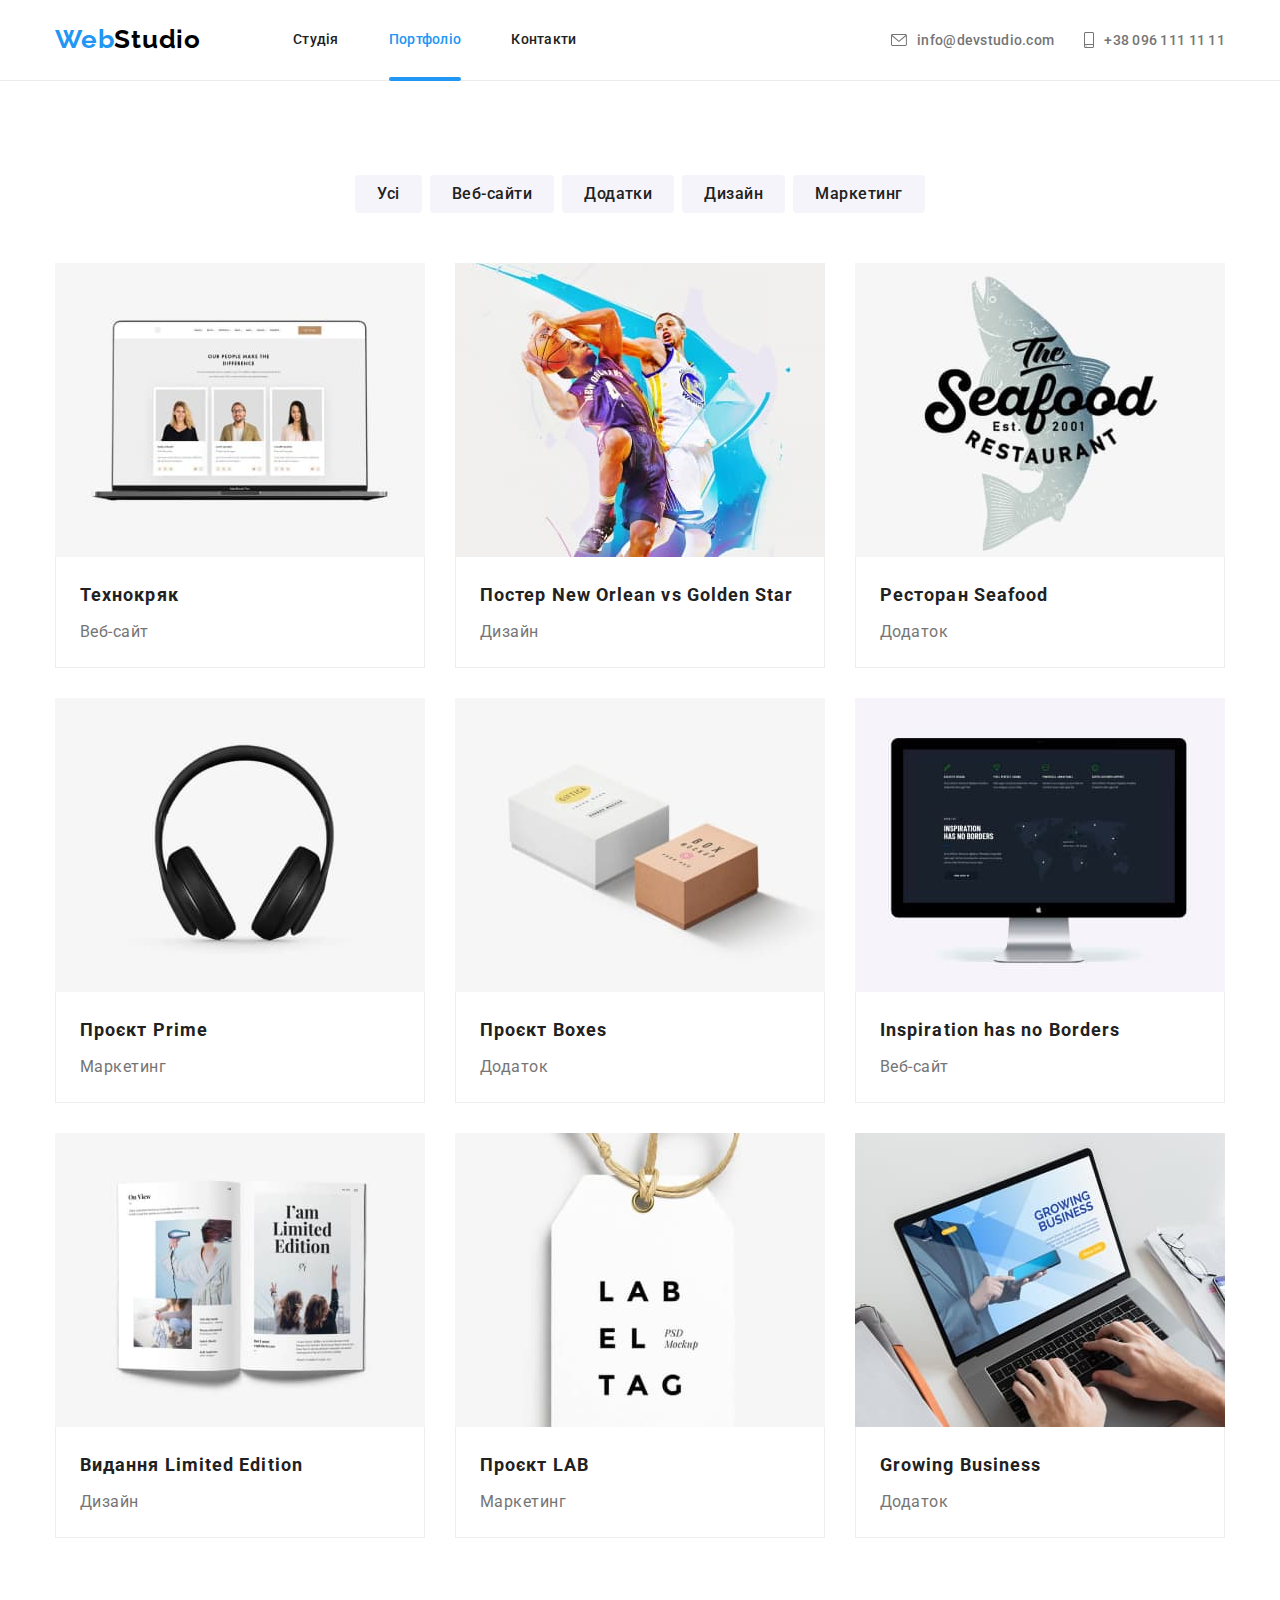
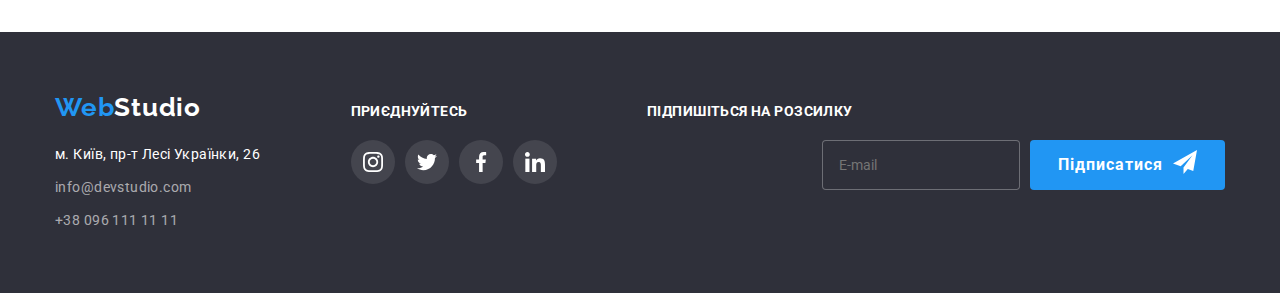
==== commit f3bf4090: "updated files" ====
--- a/portfolio.html
+++ b/portfolio.html
@@ -18,9 +18,9 @@
   </head>
   <body>
     <header class="page-header">
-      <div class="container page-header-container">
+      <div class="container page-header__container">
         <nav class="page-navigation">
-          <a class="logo link page-navigation__logo" href="./index.html">
+          <a class="logo page-navigation__logo link" href="./index.html">
             <span class="logo__first-part-logo">Web</span
             ><span class="logo__second-part-logo">Studio </span>
           </a>
@@ -38,8 +38,9 @@
             </li>
           </ul>
         </nav>
+
         <ul class="contact list">
-          <li>
+          <li class="contact__item">
             <a
               class="contact-mail link"
               href="mailto:info@devstudio.com"
@@ -52,7 +53,7 @@
               info@devstudio.com
             </a>
           </li>
-          <li>
+          <li class="contact__item">
             <a
               class="contact-tel link"
               href="tel:+380961111111"
@@ -95,51 +96,11 @@
             <li class="project-item">
               <a class="project-item-link link" href="">
                 <div class="project-card">
-                  <picture>
-                    <source
-                      srcset="
-                        ./images/website-desktop.webp    1x,
-                        ./images/website-desktop@2x.webp 2x
-                      "
-                      media="(min-width: 1200px)"
-                      type="image/webp" />
-
-                    <source
-                      srcset="
-                        ./images/website-desktop.jpg    1x,
-                        ./images/website-desktop@2x.jpg 2x
-                      "
-                      media="(min-width: 1200px)" />
-
-                    <source
-                      srcset="
-                        ./images/website-tablet.webp    1x,
-                        ./images/website-tablet@2x.webp 2x
-                      "
-                      media="(min-width: 768px)"
-                      type="image/webp" />
-                    <source
-                      srcset="
-                        ./images/website-tablet.jpg    1x,
-                        ./images/website-tablet@2x.jpg 2x
-                      "
-                      media="(min-width: 768px)" />
-
-                    <source
-                      srcset="
-                        ./images/website-mobile.webp    1x,
-                        ./images/website-mobile@2x.webp 2x
-                      "
-                      media="(max-width: 767px)"
-                      type="image/webp" />
-                    <source
-                      srcset="
-                        ./images/website-mobile.jpg    1x,
-                        ./images/website-mobile@2x.jpg 2x
-                      "
-                      media="(max-width: 767px)" />
-                    <img src="./images/website-mobile.jpg" alt="Веб-сайт" />
-                  </picture>
+                  <img
+                    src="./images/website.jpg"
+                    alt="Веб-сайт"
+                    width="370"
+                    height="294" />
                   <p class="project-item-overlay">
                     Ресурс пропонує комплексні пропозиції з різним рівнем
                     функціоналу та сервісів. Все це дозволить відвідувачу
@@ -156,51 +117,11 @@
             <li class="project-item">
               <a class="project-item-link link" href="">
                 <div class="project-card">
-                  <picture>
-                    <source
-                      srcset="
-                        ./images/poster-desktop.webp    1x,
-                        ./images/poster-desktop@2x.webp 2x
-                      "
-                      media="(min-width: 1200px)"
-                      type="image/webp" />
-
-                    <source
-                      srcset="
-                        ./images/poster-desktop.jpg    1x,
-                        ./images/poster-desktop@2x.jpg 2x
-                      "
-                      media="(min-width: 1200px)" />
-
-                    <source
-                      srcset="
-                        ./images/poster-tablet.webp    1x,
-                        ./images/poster-tablet@2x.webp 2x
-                      "
-                      media="(min-width: 768px)"
-                      type="image/webp" />
-                    <source
-                      srcset="
-                        ./images/poster-tablet.jpg    1x,
-                        ./images/poster-tablet@2x.jpg 2x
-                      "
-                      media="(min-width: 768px)" />
-
-                    <source
-                      srcset="
-                        ./images/poster-mobile.webp    1x,
-                        ./images/poster-mobile@2x.webp 2x
-                      "
-                      media="(max-width: 767px)"
-                      type="image/webp" />
-                    <source
-                      srcset="
-                        ./images/poster-mobile.jpg    1x,
-                        ./images/poster-mobile@2x.jpg 2x
-                      "
-                      media="(max-width: 767px)" />
-                    <img src="./images/poster-mobile.jpg" alt="Постер" />
-                  </picture>
+                  <img
+                    src="./images/poster.jpg"
+                    alt="Постер"
+                    width="370"
+                    height="294" />
                   <p class="project-item-overlay">
                     Ресурс пропонує комплексні пропозиції з різним рівнем
                     функціоналу та сервісів. Все це дозволить відвідувачу
@@ -219,53 +140,11 @@
             <li class="project-item">
               <a class="project-item-link link" href="">
                 <div class="project-card">
-                  <picture>
-                    <source
-                      srcset="
-                        ./images/rest-desktop.webp    1x,
-                        ./images/rest-desktop@2x.webp 2x
-                      "
-                      media="(min-width: 1200px)"
-                      type="image/webp" />
-
-                    <source
-                      srcset="
-                        ./images/rest-desktop.jpg    1x,
-                        ./images/rest-desktop@2x.jpg 2x
-                      "
-                      media="(min-width: 1200px)" />
-
-                    <source
-                      srcset="
-                        ./images/rest-tablet.webp    1x,
-                        ./images/rest-tablet@2x.webp 2x
-                      "
-                      media="(min-width: 768px)"
-                      type="image/webp" />
-                    <source
-                      srcset="
-                        ./images/rest-tablet.jpg    1x,
-                        ./images/rest-tablet@2x.jpg 2x
-                      "
-                      media="(min-width: 768px)" />
-
-                    <source
-                      srcset="
-                        ./images/rest-mobile.webp    1x,
-                        ./images/rest-mobile@2x.webp 2x
-                      "
-                      media="(max-width: 767px)"
-                      type="image/webp" />
-                    <source
-                      srcset="
-                        ./images/rest-mobile.jpg    1x,
-                        ./images/rest-mobile@2x.jpg 2x
-                      "
-                      media="(max-width: 767px)" />
-                    <img
-                      src="./images/rest-mobile.jpg"
-                      alt="Додаток для ресторану" />
-                  </picture>
+                  <img
+                    src="./images/rest.jpg"
+                    alt="Додаток для ресторану"
+                    width="370"
+                    height="294" />
                   <p class="project-item-overlay">
                     Ресурс пропонує комплексні пропозиції з різним рівнем
                     функціоналу та сервісів. Все це дозволить відвідувачу
@@ -282,51 +161,11 @@
             <li class="project-item">
               <a class="project-item-link link" href="">
                 <div class="project-card">
-                  <picture>
-                    <source
-                      srcset="
-                        ./images/earphones-desktop.webp    1x,
-                        ./images/earphones-desktop@2x.webp 2x
-                      "
-                      media="(min-width: 1200px)"
-                      type="image/webp" />
-
-                    <source
-                      srcset="
-                        ./images/earphones-desktop.jpg    1x,
-                        ./images/earphones-desktop@2x.jpg 2x
-                      "
-                      media="(min-width: 1200px)" />
-
-                    <source
-                      srcset="
-                        ./images/earphones-tablet.webp    1x,
-                        ./images/earphones-tablet@2x.webp 2x
-                      "
-                      media="(min-width: 768px)"
-                      type="image/webp" />
-                    <source
-                      srcset="
-                        ./images/earphones-tablet.jpg    1x,
-                        ./images/earphones-tablet@2x.jpg 2x
-                      "
-                      media="(min-width: 768px)" />
-
-                    <source
-                      srcset="
-                        ./images/earphones-mobile.webp    1x,
-                        ./images/earphones-mobile@2x.webp 2x
-                      "
-                      media="(max-width: 767px)"
-                      type="image/webp" />
-                    <source
-                      srcset="
-                        ./images/earphones-mobile.jpg    1x,
-                        ./images/earphones-mobile@2x.jpg 2x
-                      "
-                      media="(max-width: 767px)" />
-                    <img src="./images/earphones-mobile.jpg" alt="Навушники" />
-                  </picture>
+                  <img
+                    src="./images/earphones.jpg"
+                    alt="Навушники"
+                    width="370"
+                    height="294" />
                   <p class="project-item-overlay">
                     Ресурс пропонує комплексні пропозиції з різним рівнем
                     функціоналу та сервісів. Все це дозволить відвідувачу
@@ -343,53 +182,11 @@
             <li class="project-item">
               <a class="project-item-link link" href="">
                 <div class="project-card">
-                  <picture>
-                    <source
-                      srcset="
-                        ./images/boxes-desktop.webp    1x,
-                        ./images/boxes-desktop@2x.webp 2x
-                      "
-                      media="(min-width: 1200px)"
-                      type="image/webp" />
-
-                    <source
-                      srcset="
-                        ./images/boxes-desktop.jpg    1x,
-                        ./images/boxes-desktop@2x.jpg 2x
-                      "
-                      media="(min-width: 1200px)" />
-
-                    <source
-                      srcset="
-                        ./images/boxes-tablet.webp    1x,
-                        ./images/boxes-tablet@2x.webp 2x
-                      "
-                      media="(min-width: 768px)"
-                      type="image/webp" />
-                    <source
-                      srcset="
-                        ./images/boxes-tablet.jpg    1x,
-                        ./images/boxes-tablet@2x.jpg 2x
-                      "
-                      media="(min-width: 768px)" />
-
-                    <source
-                      srcset="
-                        ./images/boxes-mobile.webp    1x,
-                        ./images/boxes-mobile@2x.webp 2x
-                      "
-                      media="(max-width: 767px)"
-                      type="image/webp" />
-                    <source
-                      srcset="
-                        ./images/boxes-mobile.jpg    1x,
-                        ./images/boxes-mobile@2x.jpg 2x
-                      "
-                      media="(max-width: 767px)" />
-                    <img
-                      src="./images/boxes-mobile.jpg"
-                      alt="Додаток Коробки" />
-                  </picture>
+                  <img
+                    src="./images/boxes.jpg"
+                    alt="Додаток Коробки"
+                    width="370"
+                    height="294" />
                   <p class="project-item-overlay">
                     Ресурс пропонує комплексні пропозиції з різним рівнем
                     функціоналу та сервісів. Все це дозволить відвідувачу
@@ -406,51 +203,11 @@
             <li class="project-item">
               <a class="project-item-link link" href="">
                 <div class="project-card">
-                  <picture>
-                    <source
-                      srcset="
-                        ./images/monoblok-desktop.webp    1x,
-                        ./images/monoblok-desktop@2x.webp 2x
-                      "
-                      media="(min-width: 1200px)"
-                      type="image/webp" />
-
-                    <source
-                      srcset="
-                        ./images/monoblok-desktop.jpg    1x,
-                        ./images/monoblok-desktop@2x.jpg 2x
-                      "
-                      media="(min-width: 1200px)" />
-
-                    <source
-                      srcset="
-                        ./images/monoblok-tablet.webp    1x,
-                        ./images/monoblok-tablet@2x.webp 2x
-                      "
-                      media="(min-width: 768px)"
-                      type="image/webp" />
-                    <source
-                      srcset="
-                        ./images/monoblok-tablet.jpg    1x,
-                        ./images/monoblok-tablet@2x.jpg 2x
-                      "
-                      media="(min-width: 768px)" />
-
-                    <source
-                      srcset="
-                        ./images/monoblok-mobile.webp    1x,
-                        ./images/monoblok-mobile@2x.webp 2x
-                      "
-                      media="(max-width: 767px)"
-                      type="image/webp" />
-                    <source
-                      srcset="
-                        ./images/monoblok-mobile.jpg    1x,
-                        ./images/monoblok-mobile@2x.jpg 2x
-                      "
-                      media="(max-width: 767px)" />
-                    <img src="./images/monoblok-mobile.jpg" alt="Моноблок" />
-                  </picture>
+                  <img
+                    src="./images/monoblok.jpg"
+                    alt="Моноблок"
+                    width="370"
+                    height="294" />
                   <p class="project-item-overlay">
                     Ресурс пропонує комплексні пропозиції з різним рівнем
                     функціоналу та сервісів. Все це дозволить відвідувачу
@@ -467,51 +224,11 @@
             <li class="project-item">
               <a class="project-item-link link" href="">
                 <div class="project-card">
-                  <picture>
-                    <source
-                      srcset="
-                        ./images/book-desktop.webp    1x,
-                        ./images/book-desktop@2x.webp 2x
-                      "
-                      media="(min-width: 1200px)"
-                      type="image/webp" />
-
-                    <source
-                      srcset="
-                        ./images/book-desktop.jpg    1x,
-                        ./images/book-desktop@2x.jpg 2x
-                      "
-                      media="(min-width: 1200px)" />
-
-                    <source
-                      srcset="
-                        ./images/book-tablet.webp    1x,
-                        ./images/book-tablet@2x.webp 2x
-                      "
-                      media="(min-width: 768px)"
-                      type="image/webp" />
-                    <source
-                      srcset="
-                        ./images/book-tablet.jpg    1x,
-                        ./images/book-tablet@2x.jpg 2x
-                      "
-                      media="(min-width: 768px)" />
-
-                    <source
-                      srcset="
-                        ./images/book-mobile.webp    1x,
-                        ./images/book-mobile@2x.webp 2x
-                      "
-                      media="(max-width: 767px)"
-                      type="image/webp" />
-                    <source
-                      srcset="
-                        ./images/book-mobile.jpg    1x,
-                        ./images/book-mobile@2x.jpg 2x
-                      "
-                      media="(max-width: 767px)" />
-                    <img src="./images/book-mobile.jpg" alt="Книга" />
-                  </picture>
+                  <img
+                    src="./images/book.jpg"
+                    alt="Книга"
+                    width="370"
+                    height="294" />
                   <p class="project-item-overlay">
                     Ресурс пропонує комплексні пропозиції з різним рівнем
                     функціоналу та сервісів. Все це дозволить відвідувачу
@@ -528,51 +245,11 @@
             <li class="project-item">
               <a class="project-item-link link" href="">
                 <div class="project-card">
-                  <picture>
-                    <source
-                      srcset="
-                        ./images/lab-desktop.webp    1x,
-                        ./images/lab-desktop@2x.webp 2x
-                      "
-                      media="(min-width: 1200px)"
-                      type="image/webp" />
-
-                    <source
-                      srcset="
-                        ./images/lab-desktop.jpg    1x,
-                        ./images/lab-desktop@2x.jpg 2x
-                      "
-                      media="(min-width: 1200px)" />
-
-                    <source
-                      srcset="
-                        ./images/lab-tablet.webp    1x,
-                        ./images/lab-tablet@2x.webp 2x
-                      "
-                      media="(min-width: 768px)"
-                      type="image/webp" />
-                    <source
-                      srcset="
-                        ./images/lab-tablet.jpg    1x,
-                        ./images/lab-tablet@2x.jpg 2x
-                      "
-                      media="(min-width: 768px)" />
-
-                    <source
-                      srcset="
-                        ./images/lab-mobile.webp    1x,
-                        ./images/lab-mobile@2x.webp 2x
-                      "
-                      media="(max-width: 767px)"
-                      type="image/webp" />
-                    <source
-                      srcset="
-                        ./images/lab-mobile.jpg    1x,
-                        ./images/lab-mobile@2x.jpg 2x
-                      "
-                      media="(max-width: 767px)" />
-                    <img src="./images/lab-mobile.jpg" alt="Проєкт LAB" />
-                  </picture>
+                  <img
+                    src="./images/lab.jpg"
+                    alt="Проєкт LAB"
+                    width="370"
+                    height="294" />
                   <p class="project-item-overlay">
                     Ресурс пропонує комплексні пропозиції з різним рівнем
                     функціоналу та сервісів. Все це дозволить відвідувачу
@@ -589,51 +266,11 @@
             <li class="project-item">
               <a class="project-item-link link" href="">
                 <div class="project-card">
-                  <picture>
-                    <source
-                      srcset="
-                        ./images/notebook-desktop.webp    1x,
-                        ./images/notebook-desktop@2x.webp 2x
-                      "
-                      media="(min-width: 1200px)"
-                      type="image/webp" />
-
-                    <source
-                      srcset="
-                        ./images/notebook-desktop.jpg    1x,
-                        ./images/notebook-desktop@2x.jpg 2x
-                      "
-                      media="(min-width: 1200px)" />
-
-                    <source
-                      srcset="
-                        ./images/notebook-tablet.webp    1x,
-                        ./images/notebook-tablet@2x.webp 2x
-                      "
-                      media="(min-width: 768px)"
-                      type="image/webp" />
-                    <source
-                      srcset="
-                        ./images/notebook-tablet.jpg    1x,
-                        ./images/notebook-tablet@2x.jpg 2x
-                      "
-                      media="(min-width: 768px)" />
-
-                    <source
-                      srcset="
-                        ./images/notebook-mobile.webp    1x,
-                        ./images/notebook-mobile@2x.webp 2x
-                      "
-                      media="(max-width: 767px)"
-                      type="image/webp" />
-                    <source
-                      srcset="
-                        ./images/notebook-mobile.jpg    1x,
-                        ./images/notebook-mobile@2x.jpg 2x
-                      "
-                      media="(max-width: 767px)" />
-                    <img src="./images/notebook-mobile.jpg" alt="Ноутбук" />
-                  </picture>
+                  <img
+                    src="./images/notebook.jpg"
+                    alt="Ноутбук"
+                    width="370"
+                    height="294" />
                   <p class="project-item-overlay">
                     Ресурс пропонує комплексні пропозиції з різним рівнем
                     функціоналу та сервісів. Все це дозволить відвідувачу
--- a/css/main.min.css
+++ b/css/main.min.css
@@ -1 +1 @@
-:root{--accent-color: #2196f3;--primary-font: "Roboto", sans-serif;--secondary-font: "Raleway", sans-serif;--primary-text-color: #212121;--secondary-text-color: #757575;--main-color: #fff;--logo-color: #000;--background-active-btn: #188ce8;--footer-contacts-text: rgba(255, 255, 255, 0.6);--secondary-background-color: #2f303a;--team-section-bgc: #f5f4fa;--boder-color: #eeeeee;--card-gap: 30px;--hero-bcg-color: #c4c4c4;--social-icon-color-team: #afb1b8;--transition-dur-and-func: 250ms cubic-bezier(0.4, 0, 0.2, 1)}.footer-social-list__link,.clients-list__item,.clients-list,.social-list__link,.box__overlay,.feature__card,.close-modal-btn{display:flex;align-items:center;justify-content:center}.visually-hidden{position:absolute;white-space:nowrap;width:1px;height:1px;overflow:hidden;border:0;padding:0;clip:rect(0 0 0 0);clip-path:inset(50%);margin:-1px}h1,h2,h3,h4,p{margin-top:0;margin-bottom:0}ul,ol{margin-top:0;margin-bottom:0;padding-left:0}address{font-style:normal}.link{text-decoration:none}.list{list-style:none}img{display:block;max-width:100%;height:auto}button{cursor:pointer}body{font-family:var(--primary-font);font-size:14px;line-height:1.19;letter-spacing:.03em;color:var(--primary-text-color);background-color:var(--main-color)}.section{padding-top:94px;padding-bottom:94px}.container{padding-left:15px;padding-right:15px}@media screen and (min-width: 480px){.container{width:480px;margin-left:auto;margin-right:auto}}@media screen and (min-width: 768px){.container{width:768px}}@media screen and (min-width: 1200px){.container{width:1200px}}@media screen and (max-width: 767px){.mobile-menu{position:fixed;top:0;left:0;z-index:100;width:100%;height:100%;background-color:var(--main-color);opacity:0;visibility:hidden;pointer-events:none;transition:opacity var(--transition-dur-and-func)}.mobile-menu__close-btn{position:absolute;top:10px;right:15px;border:0;padding:0;line-height:0}.mobile-menu__close-icon{width:40px;height:40px}.mobile-menu__container{position:relative;padding-left:40px;padding-top:48px}.mobile-menu.is-open{opacity:1;visibility:visible;pointer-events:auto}.mobile-menu-set__link{font-size:40px;font-weight:500;line-height:1.175;letter-spacing:.02em;color:var(--primary-text-color);transition:color var(--transition-dur-and-func)}.mobile-menu-set__link:hover,.mobile-menu-set__link:focus{color:var(--accent-color)}.mobile-menu-set .link.current{color:var(--accent-color)}}.modal-open-btn{font-weight:700;font-size:16px;line-height:1.88;letter-spacing:.06em;color:var(--main-color);background:var(--accent-color);border:none;border-radius:4px;padding:10px 32px;transition:background-color var(--transition-dur-and-func),box-shadow var(--transition-dur-and-func)}.modal-open-btn:hover,.modal-open-btn:focus{background-color:var(--background-active-btn);box-shadow:0px 4px 4px rgba(0,0,0,.15)}.logo__first-part-logo,.logo__second-part-logo,.footer-section__logo{font-family:var(--secondary-font);font-size:26px;font-weight:700;line-height:1.1923076923;letter-spacing:.03em;color:var(--accent-color)}@media screen and (max-width: 767px){.logo__first-part-logo,.logo__second-part-logo,.footer-section__logo{font-size:24px;font-weight:700;line-height:1.1666666667;letter-spacing:.03em}}.logo__second-part-logo{color:var(--logo-color)}@media screen and (max-width: 767px){.logo__second-part-logo{font-size:24px;font-weight:700;line-height:1.1666666667;letter-spacing:.03em}}.footer-section__logo{color:var(--main-color)}@media screen and (max-width: 767px){.footer-section__logo{font-size:24px;font-weight:700;line-height:1.1666666667;letter-spacing:.03em}}.page-navigation__logo{padding-top:24px;padding-bottom:25px;margin-right:93px}.page-navigation{display:flex;align-items:center}.menu{display:flex;column-gap:50px}@media screen and (max-width: 767px){.menu{display:none}.open-mobile-menu-btn{line-height:0;border:none;background-color:rgba(0,0,0,0);padding:0;width:40px;height:40px}.open-mobile-menu-btn__icon{width:24px;height:16px}}@media screen and (min-width: 768px){.open-mobile-menu-btn{display:none}}.menu .link.current{color:var(--accent-color)}.menu__link{font-weight:500;line-height:1.14;letter-spacing:.02em;color:var(--primary-text-color);padding-top:32px;padding-bottom:32px;transition:color var(--transition-dur-and-func);position:relative}.menu__link:hover,.menu__link:focus{color:var(--accent-color)}.page-header{border-bottom:1px solid #ececec;padding-top:16px;padding-bottom:16px}.page-header__container{display:flex;align-items:center}@media screen and (max-width: 767px){.page-header__container{justify-content:space-between}}.contact-mail,.contact-tel{display:flex;align-items:center;font-size:14px;font-weight:500;line-height:1.1428571429;letter-spacing:.02em;color:var(--secondary-text-color);padding-top:32px;padding-bottom:32px;fill:currentColor;transition:color var(--transition-dur-and-func)}.contact-mail:hover,.contact-mail:focus,.contact-tel:hover,.contact-tel:focus{color:var(--accent-color)}.contact{display:flex;margin-left:auto;column-gap:30px}@media screen and (max-width: 767px){.contact{display:none}}.contact-mail__icon{margin-right:10px;fill:var(--secondary-text-color);transition:fill var(--transition-dur-and-func)}.contact-mail:hover .contact-mail__icon,.contact-mail:focus .contact-mail__icon{fill:var(--accent-color)}.contact-tel__icon{margin-right:10px;fill:var(--secondary-text-color);transition:fill var(--transition-dur-and-func)}.contact-tel:hover .contact-tel__icon,.contact-tel:focus .contact-tel__icon{fill:var(--accent-color)}.backdrop{position:fixed;top:0;left:0;width:100%;height:100%;background-color:rgba(0,0,0,.2);z-index:100;transition:opacity 500ms ease,visibility 500ms ease}.backdrop.is-hidden{visibility:hidden;opacity:0;pointer-events:none}.modal{position:absolute;top:50%;left:50%;transform:translate(-50%, -50%);width:528px;height:581px;background-color:var(--main-color);padding:40px}.close-modal-btn{position:absolute;top:8px;right:8px;width:30px;height:30px;border-radius:50%;background-color:rgba(0,0,0,0);border:1px solid rgba(0,0,0,.1);padding:0}.close-modal-btn:hover .close-modal-btn__icon,.close-modal-btn:focus .close-modal-btn__icon{fill:var(--accent-color)}.modal-form-title{font-size:20px;font-weight:700;line-height:1.15;letter-spacing:.03em;text-align:center;margin-bottom:12px}.modal-form{display:flex;flex-direction:column}.modal-form__label{margin-bottom:10px}.modal-form__text{display:block;font-size:12px;line-height:1.17;letter-spacing:.01em;color:var(--secondary-text-color);margin-bottom:4px}.modal-form__wrapper{position:relative;display:block}.modal-form__input{width:100%;height:40px;border-radius:4px;border:1px solid rgba(33,33,33,.2);padding-left:42px;transition:border-color var(--transition-dur-and-func)}.modal-form__input:focus{outline:none;border-color:var(--accent-color)}.modal-form__input:focus+.modal-form__icon{fill:var(--accent-color)}.modal-form__icon{position:absolute;top:50%;left:12px;transform:translateY(-50%);display:block;background-color:var(--main-color);transition:fill var(--transition-dur-and-func)}.modal-form__message{width:100%;height:120px;border-radius:4px;border:1px solid rgba(33,33,33,.2);padding:12px;resize:none;transition:border-color var(--transition-dur-and-func)}.modal-form__message::placeholder{font-size:12px;line-height:1.17;letter-spacing:.01em;color:rgba(117,117,117,.5)}.modal-form__message:focus{outline:none;border-color:var(--accent-color)}.modal-form__textarea{margin-bottom:20px}.modal-form__check-field{display:flex;align-items:center;justify-content:center;margin-bottom:30px}.modal-form__check{position:absolute;appearance:none}.modal-form__check:checked+.modal-form__own-checkbox{background-color:var(--accent-color)}.modal-form__check:checked+.modal-form__own-checkbox:focus+.modal-form__own-checkbox{box-shadow:0px 4px 4px rgba(0,0,0,.25)}.modal-form__check:checked+.modal-form__own-checkbox .modal-form__own-checkbox-icon{display:block}.modal-form__own-checkbox{border:1px solid var(--logo-color);border-radius:2px;cursor:pointer;margin-right:10px}.modal-form__own-checkbox-icon{display:none}.modal-form-submit-btn{width:200px;height:50px;align-self:center;font-weight:700;font-size:16px;line-height:1.88;letter-spacing:.06em;color:var(--main-color);background:var(--accent-color);border:none;border-radius:4px;padding:10px 52px;transition:background-color var(--transition-dur-and-func),box-shadow var(--transition-dur-and-func)}.modal-form-submit-btn:hover,.modal-form-submit-btn:focus{background-color:var(--background-active-btn);box-shadow:0px 4px 4px rgba(0,0,0,.15)}.modal-form__policy{line-height:1.71;color:var(--secondary-text-color)}.modal-form__policy-link{color:var(--accent-color)}.hero-section{padding-bottom:118px;padding-top:118px;text-align:center;background-color:var(--secondary-background-color)}.hero-overlay{max-width:480px;min-height:400px;margin-left:auto;margin-right:auto;background-color:var(--hero-bcg-color);background-image:linear-gradient(rgba(47, 48, 58, 0.4), rgba(47, 48, 58, 0.4)),url("../images/heromobile.jpg");background-size:cover;background-position:center}.hero-section__title{font-size:26px;font-weight:900;line-height:1.6153846154;letter-spacing:.06em;text-align:center;text-transform:uppercase;color:var(--main-color);width:360px;margin-left:auto;margin-right:auto;margin-bottom:30px}@media screen and (min-device-pixel-ratio: 2)and (max-width: 767px),screen and (min-resolution: 192dpi)and (max-width: 767px),screen and (min-resolution: 2dppx)and (max-width: 767px){.hero-overlay{background-image:url("../images/heromobile@2x.jpg")}}@media screen and (min-width: 768px){.hero-overlay{background-image:url("../images/herotablet.jpg")}}@media screen and (min-device-pixel-ratio: 2)and (min-width: 768px),screen and (min-resolution: 192dpi)and (min-width: 768px),screen and (min-resolution: 2dppx)and (min-width: 768px){.hero-overlay{background-image:url("../images/herotablet@2x.jpg")}}@media screen and (min-width: 1200px){.hero-overlay{background-image:url("../images/herodesktop.jpg")}}@media screen and (min-device-pixel-ratio: 2)and (min-width: 1200px),screen and (min-resolution: 192dpi)and (min-width: 1200px),screen and (min-resolution: 2dppx)and (min-width: 1200px){.hero-overlay{background-image:url("../images/herodesktop@2x.jpg")}}.advantages-section{padding-top:94px}.feature{display:flex;gap:30px}.feature__item{flex-basis:calc((100% - 90px)/4)}.feature__title{font-weight:700;font-size:14px;line-height:1.14;text-transform:uppercase;margin-bottom:10px}.feature__descr{line-height:1.71;color:var(--secondary-text-color)}.feature__card{height:120px;background-color:var(--team-section-bgc);margin-bottom:30px;border-radius:4px;transition:box-shadow var(--transition-dur-and-func)}.feature__card:hover,.feature__card:focus{box-shadow:0px 4px 4px rgba(0,0,0,.25)}.about-section{padding-top:94px}.box{display:flex;gap:30px}.box__item{flex-basis:calc((100% - 60px)/3);position:relative;overflow:hidden;z-index:100}.box__overlay{position:absolute;font-family:var(--primary-font);font-weight:700;line-height:1.14;color:var(--main-color);text-transform:uppercase;background-color:rgba(47,48,58,.8);box-shadow:0px 4px 4px rgba(0,0,0,.25);width:370px;height:70px;bottom:0;right:0}.team-list{display:flex;gap:30px}.team-section{background-color:var(--team-section-bgc)}.section-title{font-weight:700;font-size:36px;line-height:1.17;letter-spacing:.03em;margin-bottom:50px;text-align:center}.team-member__name{font-weight:500;font-size:16px;letter-spacing:.03em;margin-bottom:10px;text-align:center}.team-member__position{font-size:16px;letter-spacing:.03em;color:var(--secondary-text-color);text-align:center;margin-bottom:16px}.team-list__item{flex-basis:calc(100% - 22.5px);border:1px solid var(--boder-color);box-shadow:0px 1px 3px rgba(0,0,0,.12),0px 1px 1px rgba(0,0,0,.14),0px 2px 1px rgba(0,0,0,.2);border-radius:0px 0px 4px 4px;background-color:var(--main-color)}.team-member__meta{padding-top:30px;padding-bottom:30px}.team-member{background-color:var(--main-color)}.social-list__icon{width:20px;height:20px;fill:var(--social-icon-color-team);transition:fill var(--transition-dur-and-func)}.social-list__link:hover .social-list__icon,.social-list__link:focus .social-list__icon{fill:var(--main-color)}.social-list{display:flex;justify-content:center;column-gap:10px}.social-list__link{width:44px;height:44px;border-radius:50%;background-color:var(--main-color);transition:background-color var(--transition-dur-and-func)}.social-list__link:hover,.social-list__link:focus{background-color:var(--accent-color)}.clients-list{column-gap:30px}.clients-list__item{width:170px;height:92px;border-radius:4px;border:1px solid var(--social-icon-color-team);transition:border var(--transition-dur-and-func),fill var(--transition-dur-and-func)}.clients-list__item:hover,.clients-list__item:focus{border:1px solid var(--accent-color);fill:var(--accent-color)}.clients-list__link{fill:var(--social-icon-color-team);transition:fill var(--transition-dur-and-func)}.clients-list__link:hover,.clients-list__link:focus{fill:var(--accent-color)}.clients-list__icon{transition:fill var(--transition-dur-and-func)}.clients-list__link:hover .clients-list__icon,.clients-list__link:focus .clients-list__icon{fill:var(--accent-color)}.footer-list__address,.footer-list__email,.footer-list__tel{line-height:1.71;color:var(--main-color);transition:color var(--transition-dur-and-func)}.footer-list__address:hover,.footer-list__address:focus,.footer-list__email:hover,.footer-list__email:focus,.footer-list__tel:hover,.footer-list__tel:focus{color:var(--accent-color)}.footer-list__email,.footer-list__tel{color:var(--footer-contacts-text)}.footer-section{background-color:var(--secondary-background-color);padding-top:60px;padding-bottom:60px}.address-section{margin-top:20px}.address-container{display:flex;align-items:baseline}.footer-list__item:not(:last-child){margin-bottom:9px}.footer-social-links__title{font-weight:700;font-size:14px;line-height:1.14;text-transform:uppercase;color:var(--main-color);margin-bottom:20px}.footer-social-list__icon{width:20px;height:20px;fill:var(--main-color);transition:fill var(--transition-dur-and-func)}.footer-social-list__link:hover .footer-social-list__icon,.footer-social-list__link:focus .footer-social-list__icon{fill:var(--main-color)}.footer-social-list{display:flex;justify-content:center;column-gap:10px;margin-top:20px}.footer-social-list__link{width:44px;height:44px;border-radius:50%;background-color:rgba(255,255,255,.1);transition:background-color var(--transition-dur-and-func)}.footer-social-list__link:hover,.footer-social-list__link:focus{background-color:var(--accent-color)}.footer-social-links{margin-left:70px}.subscribe-form__title{line-height:1.14;letter-spacing:.03em;text-transform:uppercase;color:var(--main-color)}.subscribe-section{display:block;margin-left:93px;width:570px;height:86px}.subscribe-form__field{display:flex;margin-top:20px}.subscribe-form__input{width:100%;height:50px;border-radius:4px;border:1px solid rgba(255,255,255,.3);padding-top:15px;padding-bottom:15px;padding-left:16px;background-color:var(--secondary-background-color);color:var(--main-color)}.subscribe-form__input:focus{outline:none}.subscribe-btn{display:flex;column-gap:10px;justify-content:center;min-width:200px;height:50px;font-weight:700;font-size:16px;line-height:1.88;letter-spacing:.06em;color:var(--main-color);background:var(--accent-color);border:none;border-radius:4px;margin-left:12px;padding:10px 28px;transition:background-color var(--transition-dur-and-func),box-shadow var(--transition-dur-and-func)}.subscribe-btn:hover,.subscribe-btn:focus{background-color:var(--background-active-btn);box-shadow:0px 4px 4px rgba(0,0,0,.15)}.filter-open-btn{font-weight:500;font-size:16px;line-height:1.63;letter-spacing:.03em;color:var(--primary-text-color);background-color:var(--team-section-bgc);display:flex;border-radius:4px;border:none;padding:6px 22px;transition:color var(--transition-dur-and-func),background-color var(--transition-dur-and-func),box-shadow var(--transition-dur-and-func)}.filter-open-btn:hover,.filter-open-btn:focus{color:var(--main-color);background-color:var(--accent-color);box-shadow:0px 3px 1px rgba(0,0,0,.1),0px 1px 2px rgba(0,0,0,.08),0px 2px 2px rgba(0,0,0,.12)}.project-title{font-weight:700;font-size:18px;line-height:2;letter-spacing:.06em;color:var(--primary-text-color);margin-bottom:4px;margin-right:auto}.project-descr{line-height:1.88;margin-right:auto}.filter-items{display:flex;justify-content:center;gap:8px;margin-bottom:50px}.project-list{display:flex;flex-wrap:wrap;gap:30px}.project-descr{font-size:16px;letter-spacing:.03em;color:var(--secondary-text-color)}.project-item-descr{padding:20px 24px;border:1px solid var(--boder-color);border-top:none}.project-item-link{display:block;transition:box-shadow var(--transition-dur-and-func)}.project-item-link:hover,.project-item-link:focus{box-shadow:0px 1px 1px rgba(0,0,0,.12),0px 4px 4px rgba(0,0,0,.06),1px 4px 6px rgba(0,0,0,.16)}.project-item-overlay{position:absolute;top:0;left:0;font-family:var(--primary-font);font-size:18px;line-height:1.56;letter-spacing:.03em;color:var(--main-color);padding:63px 24px;width:100%;height:100%;transform:translateY(100%);transition:transform var(--transition-dur-and-func)}.project-card{position:relative;overflow:hidden}.project-item-link:hover .project-item-overlay,.project-item-link:focus .project-item-overlay{background:rgba(33,150,243,.9);transform:translateY(0%)}.backdrop{position:fixed;top:0;left:0;width:100%;height:100%;background-color:rgba(0,0,0,.2);z-index:100;transition:opacity 500ms ease,visibility 500ms ease}.backdrop.is-hidden{visibility:hidden;opacity:0;pointer-events:none}/*# sourceMappingURL=main.min.css.map */+:root{--accent-color: #2196f3;--primary-font: "Roboto", sans-serif;--secondary-font: "Raleway", sans-serif;--primary-text-color: #212121;--secondary-text-color: #757575;--main-color: #fff;--logo-color: #000;--background-active-btn: #188ce8;--footer-contacts-text: rgba(255, 255, 255, 0.6);--secondary-background-color: #2f303a;--team-section-bgc: #f5f4fa;--boder-color: #eeeeee;--card-gap: 30px;--hero-bcg-color: #c4c4c4;--social-icon-color-team: #afb1b8;--page-header-border: #ececec;--transition-dur-and-func: 250ms cubic-bezier(0.4, 0, 0.2, 1)}.footer-social-list__link,.clients-list__item,.social-list__link,.feature__card,.close-modal-btn{display:flex;align-items:center;justify-content:center}.visually-hidden{position:absolute;white-space:nowrap;width:1px;height:1px;overflow:hidden;border:0;padding:0;clip:rect(0 0 0 0);clip-path:inset(50%);margin:-1px}h1,h2,h3,h4,p{margin-top:0;margin-bottom:0}ul,ol{margin-top:0;margin-bottom:0;padding-left:0}address{font-style:normal}.link{text-decoration:none}.list{list-style:none}img{display:block;max-width:100%;height:auto}button{cursor:pointer}body{font-family:var(--primary-font);font-size:14px;line-height:1.19;letter-spacing:.03em;color:var(--primary-text-color);background-color:var(--main-color)}body.modal-open{overflow:hidden}.section{padding-top:60px;padding-bottom:60px}@media screen and (min-width: 1200px){.section{padding-top:94px;padding-bottom:94px}}.container{padding-left:15px;padding-right:15px;width:100%}@media screen and (min-width: 480px){.container{width:480px;margin-left:auto;margin-right:auto}}@media screen and (min-width: 768px){.container{width:768px}}@media screen and (min-width: 1200px){.container{width:1200px}}.mobile-menu{position:fixed;top:0;left:0;z-index:100;width:100%;height:100%;background-color:var(--main-color);opacity:0;visibility:hidden;pointer-events:none;transition:opacity var(--transition-dur-and-func),visibility var(--transition-dur-and-func);overflow:scroll}.mobile-menu__close-btn{position:absolute;top:10px;right:15px;background-color:rgba(0,0,0,0);border:0;padding:0;line-height:0;width:40px;height:40px}.mobile-menu__close-btn:hover .mobile-menu__close-icon,.mobile-menu__close-btn:focus .mobile-menu__close-icon{fill:var(--accent-color)}.mobile-menu__close-icon{width:24px;height:24px}.mobile-menu__container{display:flex;flex-direction:column;height:100vh;position:relative;padding-left:40px;padding-top:48px;padding-bottom:48px}.mobile-menu.is-open{opacity:1;visibility:visible;pointer-events:auto}.mobile-menu-set__link{font-size:40px;font-weight:500;line-height:1.175;letter-spacing:.02em;color:var(--primary-text-color);position:relative;transition:color var(--transition-dur-and-func)}.mobile-menu-set__link:hover,.mobile-menu-set__link:focus{color:var(--accent-color)}.mobile-menu-set .link.current{color:var(--accent-color)}.mobile-menu-set__item:not(:last-child){margin-bottom:32px}.mobile-contacts-tel{font-size:26px;font-weight:500;line-height:1.5384615385;letter-spacing:.02em;color:var(--accent-color)}@media screen and (min-width: 480px){.mobile-contacts-tel{font-size:34px}}.mobile-contacts__item:not(:last-child){margin-bottom:32px}.mobile-menu-contacts-section{margin-top:auto}.mobile-contacts-email{font-size:24px;font-weight:500;line-height:1.1666666667;letter-spacing:.02em;color:var(--secondary-text-color)}.mobile-social-list{display:flex;column-gap:20px}.mobile-social-list__link{font-size:8px;font-weight:500;line-height:2.75;letter-spacing:.02em;color:var(--accent-color)}@media screen and (min-width: 480px){.mobile-social-list__link{font-size:18px}}.mobile-social-list__item:not(:last-child){border-right:1px solid rgba(33,33,33,.2);padding-right:10px}.mobile-social-list-section{margin-top:64px}.modal-open-btn{font-size:16px;font-weight:700;line-height:1.875;letter-spacing:.06em;color:var(--main-color);background:var(--accent-color);border:none;border-radius:4px;padding:10px;width:200px;height:50px;transition:background-color var(--transition-dur-and-func),box-shadow var(--transition-dur-and-func)}.modal-open-btn:hover,.modal-open-btn:focus{background-color:var(--background-active-btn);box-shadow:0px 4px 4px rgba(0,0,0,.15)}.logo__first-part-logo,.logo__second-part-logo,.footer-section__logo{font-size:24px;font-weight:700;line-height:1.1666666667;letter-spacing:.03em;font-family:var(--secondary-font);color:var(--accent-color)}@media screen and (min-width: 1200px){.logo__first-part-logo,.logo__second-part-logo,.footer-section__logo{font-size:26px;font-weight:700;line-height:1.1923076923;letter-spacing:.03em}}.logo__second-part-logo{color:var(--logo-color)}.footer-section__logo{color:var(--main-color)}@media screen and (min-width: 768px){.page-navigation__logo{padding-top:26px;padding-bottom:26px;margin-right:87px}}@media screen and (min-width: 1200px){.page-navigation__logo{padding-top:24px;padding-bottom:25px;margin-right:92px}}.page-navigation .logo{padding:10px 0}.logo{display:block}.address-box{text-align:center}@media screen and (min-width: 1200px){.address-box{text-align:start}}.backdrop{position:fixed;top:0;left:0;width:100%;height:100%;background-color:rgba(0,0,0,.2);z-index:100;transition:opacity 500ms ease,visibility 500ms ease;overflow-y:scroll}.backdrop.is-hidden{visibility:hidden;opacity:0;pointer-events:none}.modal{position:absolute;top:20px;left:50%;transform:translateX(-50%);max-width:450px;min-height:609px;background-color:var(--main-color);padding:40px}@media screen and (min-width: 480px){.modal{max-width:auto;width:450px}}@media screen and (min-width: 1200px){.modal{top:50%;transform:translate(-50%, -50%);width:528px;min-height:581px}}.close-modal-btn{position:absolute;top:8px;right:8px;width:30px;height:30px;border-radius:50%;background-color:rgba(0,0,0,0);border:1px solid rgba(0,0,0,.1);padding:0}.close-modal-btn:hover .close-modal-btn__icon,.close-modal-btn:focus .close-modal-btn__icon{fill:var(--accent-color)}.modal-form-title{font-size:20px;font-weight:700;line-height:1.5;letter-spacing:.03em;text-align:center;margin-bottom:12px}@media screen and (min-width: 1200px){.modal-form-title{font-size:20px;font-weight:700;line-height:1.15;letter-spacing:.03em}}.modal-form{display:flex;flex-direction:column}.modal-form__label{margin-bottom:10px}.modal-form__text{display:block;font-size:12px;font-weight:400;line-height:1.1666666667;letter-spacing:.01em;color:var(--secondary-text-color);margin-bottom:4px}.modal-form__wrapper{position:relative;display:block}.modal-form__input{width:100%;height:40px;border-radius:4px;border:1px solid rgba(33,33,33,.2);padding-left:42px;transition:border-color var(--transition-dur-and-func)}.modal-form__input:focus{outline:none;border-color:var(--accent-color)}.modal-form__input:focus+.modal-form__icon{fill:var(--accent-color)}.modal-form__icon{position:absolute;top:50%;left:12px;transform:translateY(-50%);display:block;background-color:var(--main-color);transition:fill var(--transition-dur-and-func)}.modal-form__message{width:100%;height:120px;border-radius:4px;border:1px solid rgba(33,33,33,.2);padding:12px;resize:none;transition:border-color var(--transition-dur-and-func)}.modal-form__message::placeholder{font-size:12px;line-height:1.17;letter-spacing:.01em;color:rgba(117,117,117,.5)}.modal-form__message:focus{outline:none;border-color:var(--accent-color)}.modal-form__textarea{margin-bottom:20px}.modal-form__check-field{display:flex;align-items:center;justify-content:center;margin-bottom:30px}.modal-form__check{position:absolute;appearance:none}.modal-form__check:checked+.modal-form__own-checkbox{background-color:var(--accent-color)}.modal-form__check:checked+.modal-form__own-checkbox:focus+.modal-form__own-checkbox{box-shadow:0px 4px 4px rgba(0,0,0,.25)}.modal-form__check:checked+.modal-form__own-checkbox .modal-form__own-checkbox-icon{display:block}.modal-form__own-checkbox{border:1px solid var(--logo-color);border-radius:2px;cursor:pointer;margin-right:10px}.modal-form__own-checkbox-icon{display:none}.modal-form-submit-btn{width:200px;height:50px;align-self:center;font-size:16px;font-weight:700;line-height:1.875;letter-spacing:.06em;color:var(--main-color);background:var(--accent-color);border:none;border-radius:4px;padding:10px 52px;transition:background-color var(--transition-dur-and-func),box-shadow var(--transition-dur-and-func)}.modal-form-submit-btn:hover,.modal-form-submit-btn:focus{background-color:var(--background-active-btn);box-shadow:0px 4px 4px rgba(0,0,0,.15)}.modal-form__policy,.modal-form__policy-link{font-size:6px;font-weight:400;line-height:2.3333333333;letter-spacing:.03em;color:var(--secondary-text-color)}@media screen and (min-width: 480px){.modal-form__policy,.modal-form__policy-link{font-size:12px}}.modal-form__policy-link{color:var(--accent-color)}.section-title{font-size:28px;font-weight:700;line-height:1.1785714286;letter-spacing:.03em;margin-bottom:30px;text-align:center;color:var(--primary-text-color)}@media screen and (min-width: 1200px){.section-title{font-size:36px;font-weight:700;line-height:1.1666666667;letter-spacing:.03em;margin-bottom:50px}}.menu{display:none}@media screen and (min-width: 768px){.page-navigation{display:flex;align-items:center}.menu{display:flex;column-gap:50px}}.contact{display:none}@media screen and (min-width: 768px){.contact{display:block}}@media screen and (min-width: 1200px){.contact{display:flex;margin-left:auto;column-gap:30px}}.open-mobile-menu-btn{line-height:0;border:none;background-color:rgba(0,0,0,0);padding:0;width:40px;height:40px;fill:var(--logo-color);transition:var(--transition-dur-and-func)}.open-mobile-menu-btn:hover,.open-mobile-menu-btn:focus{fill:var(--accent-color)}@media screen and (min-width: 768px){.open-mobile-menu-btn{display:none}}.open-mobile-menu-btn__icon{width:24px;height:16px}.page-header__container{display:flex;align-items:center;justify-content:space-between}.page-header{border-bottom:1px solid #ececec}.contact-mail,.contact-tel{display:flex;color:var(--secondary-text-color)}.contact-mail:hover,.contact-mail:focus,.contact-tel:hover,.contact-tel:focus{color:var(--accent-color)}@media screen and (min-width: 768px){.contact-mail,.contact-tel{font-size:12px;font-weight:500;line-height:1.1666666667;letter-spacing:.02em}}@media screen and (min-width: 1200px){.contact-mail,.contact-tel{display:flex;align-items:center;font-size:14px;font-weight:500;line-height:1.1428571429;letter-spacing:.02em;padding-top:32px;padding-bottom:32px;fill:currentColor;transition:color var(--transition-dur-and-func)}}.contact-mail__icon{margin-right:10px;fill:var(--secondary-text-color);transition:fill var(--transition-dur-and-func)}.contact-mail:hover .contact-mail__icon,.contact-mail:focus .contact-mail__icon{fill:var(--accent-color)}.contact-tel__icon{margin-right:10px;fill:var(--secondary-text-color);transition:fill var(--transition-dur-and-func)}.contact-tel:hover .contact-tel__icon,.contact-tel:focus .contact-tel__icon{fill:var(--accent-color)}.menu .link.current{color:var(--accent-color)}.menu__link{display:block;font-weight:500;line-height:1.14;letter-spacing:.02em;color:var(--primary-text-color);padding-top:32px;padding-bottom:32px;transition:color var(--transition-dur-and-func);position:relative}.menu__link:hover,.menu__link:focus{color:var(--accent-color)}.page-navigation .current::after{content:"";position:absolute;bottom:-1px;left:0;width:100%;height:4px;border-radius:2px;background-color:var(--accent-color)}@media screen and (min-width: 768px)and (max-width: 1199px){.contact__item:not(:last-child){margin-bottom:10px}}.hero-section{padding-bottom:118px;padding-top:118px;text-align:center;background-color:var(--secondary-background-color)}@media screen and (min-width: 1200px){.hero-section{padding-bottom:200px;padding-top:200px}}.hero-overlay{max-width:480px;min-height:400px;margin-left:auto;margin-right:auto;background-color:var(--hero-bcg-color);background-image:linear-gradient(rgba(47, 48, 58, 0.4), rgba(47, 48, 58, 0.4)),url("../images/heromobile.jpg");background-size:cover;background-position:center}@media screen and (min-device-pixel-ratio: 2)and (max-width: 767px),screen and (min-resolution: 192dpi)and (max-width: 767px),screen and (min-resolution: 2dppx)and (max-width: 767px){.hero-overlay{background-image:linear-gradient(rgba(47, 48, 58, 0.4), rgba(47, 48, 58, 0.4)),url("../images/heromobile@2x.jpg")}}@media screen and (min-width: 768px){.hero-overlay{max-width:768px;min-height:400px;background-image:linear-gradient(rgba(47, 48, 58, 0.4), rgba(47, 48, 58, 0.4)),url("../images/herotablet.jpg")}}@media screen and (min-device-pixel-ratio: 2)and (min-width: 768px),screen and (min-resolution: 192dpi)and (min-width: 768px),screen and (min-resolution: 2dppx)and (min-width: 768px){.hero-overlay{background-image:linear-gradient(rgba(47, 48, 58, 0.4), rgba(47, 48, 58, 0.4)),url("../images/herotablet@2x.jpg")}}@media screen and (min-width: 1200px){.hero-overlay{max-width:1600px;min-height:600px;background-image:linear-gradient(rgba(47, 48, 58, 0.4), rgba(47, 48, 58, 0.4)),url("../images/herodesktop.jpg")}}@media screen and (min-device-pixel-ratio: 2)and (min-width: 1200px),screen and (min-resolution: 192dpi)and (min-width: 1200px),screen and (min-resolution: 2dppx)and (min-width: 1200px){.hero-overlay{background-image:linear-gradient(rgba(47, 48, 58, 0.4), rgba(47, 48, 58, 0.4)),url("../images/herodesktop@2x.jpg")}}.hero-section__title{font-size:26px;font-weight:900;line-height:1.6153846154;letter-spacing:.06em;text-align:center;text-transform:uppercase;color:var(--main-color);max-width:360px;margin-left:auto;margin-right:auto;margin-bottom:30px}@media screen and (min-width: 1200px){.hero-section__title{font-size:44px;font-weight:900;line-height:1.3636363636;letter-spacing:.06em;max-width:696px}}@media screen and (min-width: 768px){.feature{display:flex;flex-wrap:wrap;gap:30px}}@media screen and (min-width: 768px){.feature__item{flex-basis:calc((100% - 30px)/2)}}@media screen and (min-width: 1200px){.feature__item{flex-basis:calc((100% - 90px)/4)}}.feature__title{font-size:14px;font-weight:700;line-height:1.1428571429;letter-spacing:.03em;text-transform:uppercase;text-align:center;margin-bottom:10px}@media screen and (min-width: 768px){.feature__title{text-align:start}}.feature__descr{font-size:14px;font-weight:400;line-height:1.7142857143;letter-spacing:.03em;color:var(--secondary-text-color)}.feature__card{height:120px;background-color:var(--team-section-bgc);margin-bottom:30px;border-radius:4px;transition:box-shadow var(--transition-dur-and-func)}.feature__card:hover,.feature__card:focus{box-shadow:0px 4px 4px rgba(0,0,0,.25)}.about-section{display:none;padding-top:0}@media screen and (min-width: 1200px){.about-section{display:block}.box{display:flex;gap:30px}.box__item{flex-basis:calc((100% - 60px)/3);position:relative;overflow:hidden;z-index:100}.box__overlay{display:flex;align-items:center;justify-content:center;position:absolute;font-family:var(--primary-font);font-weight:700;line-height:1.14;color:var(--main-color);text-transform:uppercase;background-color:rgba(47,48,58,.8);box-shadow:0px 4px 4px rgba(0,0,0,.25);width:370px;height:70px;bottom:0;right:0}}.team-section{background-color:var(--team-section-bgc)}.team-member-img{width:100%}.team-list{display:flex;flex-wrap:wrap;gap:30px}.team-list__item{border:1px solid var(--boder-color);box-shadow:0px 1px 3px rgba(0,0,0,.12),0px 1px 1px rgba(0,0,0,.14),0px 2px 1px rgba(0,0,0,.2);border-radius:0px 0px 4px 4px;background-color:var(--main-color)}@media screen and (min-width: 768px){.team-list__item{flex-basis:calc((100% - 30px)/2)}}@media screen and (min-width: 1200px){.team-list__item{flex-basis:calc((100% - 90px)/4)}}.team-member__name{font-size:16px;font-weight:500;line-height:1.1875;letter-spacing:.03em;margin-bottom:10px;text-align:center}.team-member__position{font-size:16px;font-weight:400;line-height:1.1875;letter-spacing:.03em;color:var(--secondary-text-color);text-align:center;margin-bottom:16px}.team-member__meta{padding-top:30px;padding-bottom:30px}.team-member{background-color:var(--main-color)}.social-list__icon{width:20px;height:20px;fill:var(--social-icon-color-team);transition:fill var(--transition-dur-and-func)}.social-list__link:hover .social-list__icon,.social-list__link:focus .social-list__icon{fill:var(--main-color)}.social-list{display:flex;justify-content:center;column-gap:10px}.social-list__link{width:44px;height:44px;border-radius:50%;background-color:var(--main-color);transition:background-color var(--transition-dur-and-func)}.social-list__link:hover,.social-list__link:focus{background-color:var(--accent-color)}.clients-list{display:flex;flex-wrap:wrap;gap:30px;align-items:center;justify-content:center}.clients-list__item{width:210px;height:92px;border-radius:4px;border:1px solid var(--social-icon-color-team);transition:border var(--transition-dur-and-func),fill var(--transition-dur-and-func)}.clients-list__item:hover,.clients-list__item:focus{border:1px solid var(--accent-color);fill:var(--accent-color)}@media screen and (min-width: 768px){.clients-list__item{width:226px;height:92px}}@media screen and (min-width: 1200px){.clients-list__item{width:170px;height:92px}}.clients-list__link{fill:var(--social-icon-color-team);transition:fill var(--transition-dur-and-func)}.clients-list__link:hover,.clients-list__link:focus{fill:var(--accent-color)}.clients-list__icon{transition:fill var(--transition-dur-and-func)}.clients-list__link:hover .clients-list__icon,.clients-list__link:focus .clients-list__icon{fill:var(--accent-color)}.footer-list__address,.footer-list__email,.footer-list__tel{line-height:1.71;color:var(--main-color);transition:color var(--transition-dur-and-func)}.footer-list__address:hover,.footer-list__address:focus,.footer-list__email:hover,.footer-list__email:focus,.footer-list__tel:hover,.footer-list__tel:focus{color:var(--accent-color)}.footer-list__email,.footer-list__tel{color:var(--footer-contacts-text)}.footer-section{background-color:var(--secondary-background-color);padding-top:60px;padding-bottom:60px}.address-section{margin-top:20px}.address-container{display:flex;flex-direction:column;gap:60px;align-items:center}@media screen and (min-width: 768px){.address-container{flex-wrap:wrap;flex-direction:row;justify-content:space-around;align-items:baseline}}@media screen and (min-width: 1200px){.address-container{justify-content:space-between}}.footer-list__item:not(:last-child){margin-bottom:9px}.footer-social-links__title{font-weight:700;font-size:14px;line-height:1.14;text-transform:uppercase;color:var(--main-color);margin-bottom:20px}.footer-social-list__icon{width:20px;height:20px;fill:var(--main-color);transition:fill var(--transition-dur-and-func)}.footer-social-list__link:hover .footer-social-list__icon,.footer-social-list__link:focus .footer-social-list__icon{fill:var(--main-color)}.footer-social-list{display:flex;justify-content:center;column-gap:10px;margin-top:20px}.footer-social-list__link{width:44px;height:44px;border-radius:50%;background-color:rgba(255,255,255,.1);transition:background-color var(--transition-dur-and-func)}.footer-social-list__link:hover,.footer-social-list__link:focus{background-color:var(--accent-color)}.footer-social-links{text-align:center}@media screen and (min-width: 1200px){.footer-social-links{text-align:start}}.subscribe-form__title{line-height:1.14;letter-spacing:.03em;text-transform:uppercase;color:var(--main-color)}.subscribe-section{display:flex;flex-direction:column;width:100%;align-items:center}@media screen and (min-width: 1200px){.subscribe-section{align-items:flex-start}}.subscribe-form__field{display:flex;flex-direction:column;margin-top:20px;gap:20px;align-items:center;width:100%}@media screen and (min-width: 1200px){.subscribe-form__field{flex-direction:row;gap:10px}}.subscribe-form__input{width:100%;height:50px;border-radius:4px;border:1px solid rgba(255,255,255,.3);padding-top:15px;padding-bottom:15px;padding-left:16px;background-color:var(--secondary-background-color);color:var(--main-color)}.subscribe-form__input:focus{outline:none}@media screen and (min-width: 768px){.subscribe-form__input{width:450px;display:block;margin:0 auto}}@media screen and (min-width: 1200px){.subscribe-form__input{width:358px;display:block;margin:0}}.subscribe-form{width:100%}@media screen and (min-width: 1200px){.subscribe-form{width:auto}}.subscribe-form__label{width:100%}.subscribe-btn{display:flex;column-gap:10px;justify-content:center;width:200px;height:50px;font-weight:700;font-size:16px;line-height:1.88;letter-spacing:.06em;color:var(--main-color);background:var(--accent-color);border:none;border-radius:4px;padding:10px 28px;transition:background-color var(--transition-dur-and-func),box-shadow var(--transition-dur-and-func)}.subscribe-btn:hover,.subscribe-btn:focus{background-color:var(--background-active-btn);box-shadow:0px 4px 4px rgba(0,0,0,.15)}.filter-open-btn{font-weight:500;font-size:16px;line-height:1.63;letter-spacing:.03em;color:var(--primary-text-color);background-color:var(--team-section-bgc);display:flex;border-radius:4px;border:none;padding:6px 22px;transition:color var(--transition-dur-and-func),background-color var(--transition-dur-and-func),box-shadow var(--transition-dur-and-func)}.filter-open-btn:hover,.filter-open-btn:focus{color:var(--main-color);background-color:var(--accent-color);box-shadow:0px 3px 1px rgba(0,0,0,.1),0px 1px 2px rgba(0,0,0,.08),0px 2px 2px rgba(0,0,0,.12)}.project-title{font-weight:700;font-size:18px;line-height:2;letter-spacing:.06em;color:var(--primary-text-color);margin-bottom:4px;margin-right:auto}.project-descr{line-height:1.88;margin-right:auto}.filter-items{display:flex;justify-content:center;gap:8px;margin-bottom:50px}.project-list{display:flex;flex-wrap:wrap;gap:30px}.project-descr{font-size:16px;letter-spacing:.03em;color:var(--secondary-text-color)}.project-item-descr{padding:20px 24px;border:1px solid var(--boder-color);border-top:none}.project-item-link{display:block;transition:box-shadow var(--transition-dur-and-func)}.project-item-link:hover,.project-item-link:focus{box-shadow:0px 1px 1px rgba(0,0,0,.12),0px 4px 4px rgba(0,0,0,.06),1px 4px 6px rgba(0,0,0,.16)}.project-item-overlay{position:absolute;top:0;left:0;font-family:var(--primary-font);font-size:18px;line-height:1.56;letter-spacing:.03em;color:var(--main-color);padding:63px 24px;width:100%;height:100%;transform:translateY(100%);transition:transform var(--transition-dur-and-func)}.project-card{position:relative;overflow:hidden}.project-item-link:hover .project-item-overlay,.project-item-link:focus .project-item-overlay{background:rgba(33,150,243,.9);transform:translateY(0%)}.backdrop{position:fixed;top:0;left:0;width:100%;height:100%;background-color:rgba(0,0,0,.2);z-index:100;transition:opacity 500ms ease,visibility 500ms ease}.backdrop.is-hidden{visibility:hidden;opacity:0;pointer-events:none}/*# sourceMappingURL=main.min.css.map */